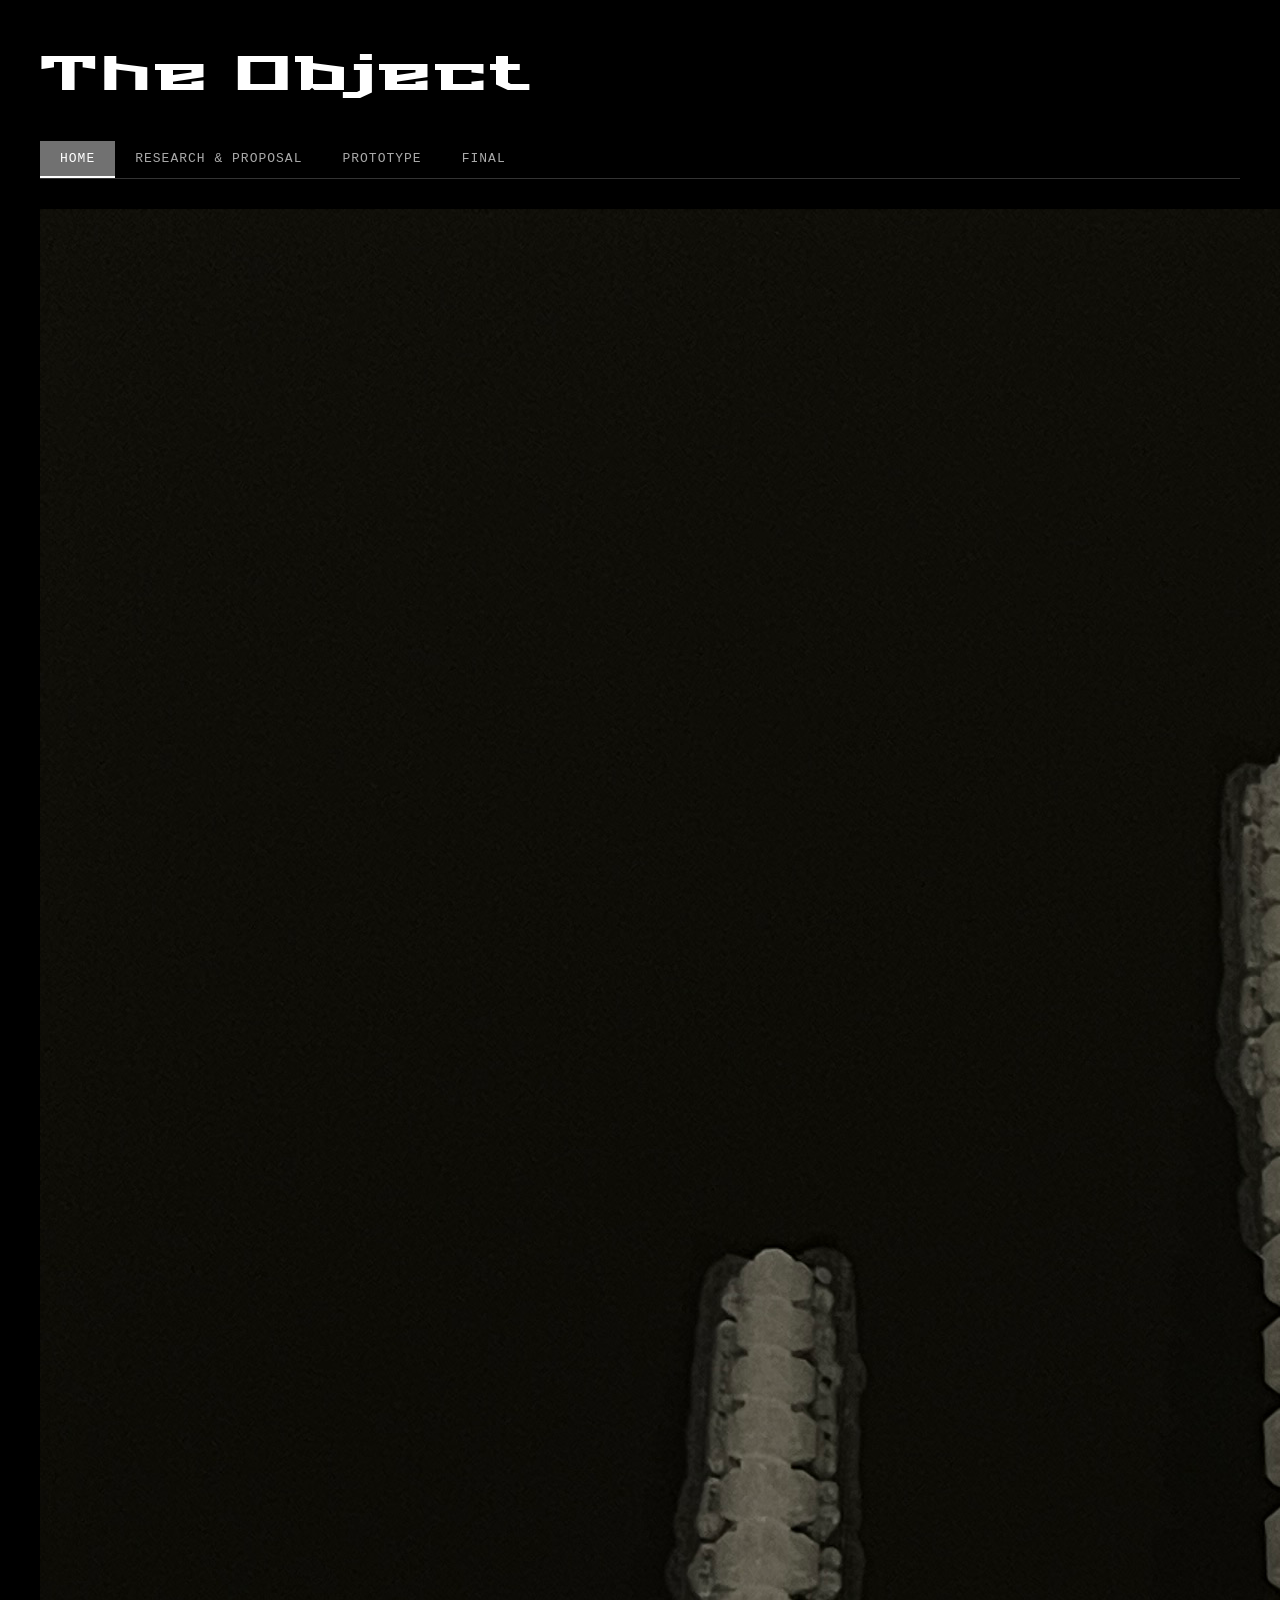
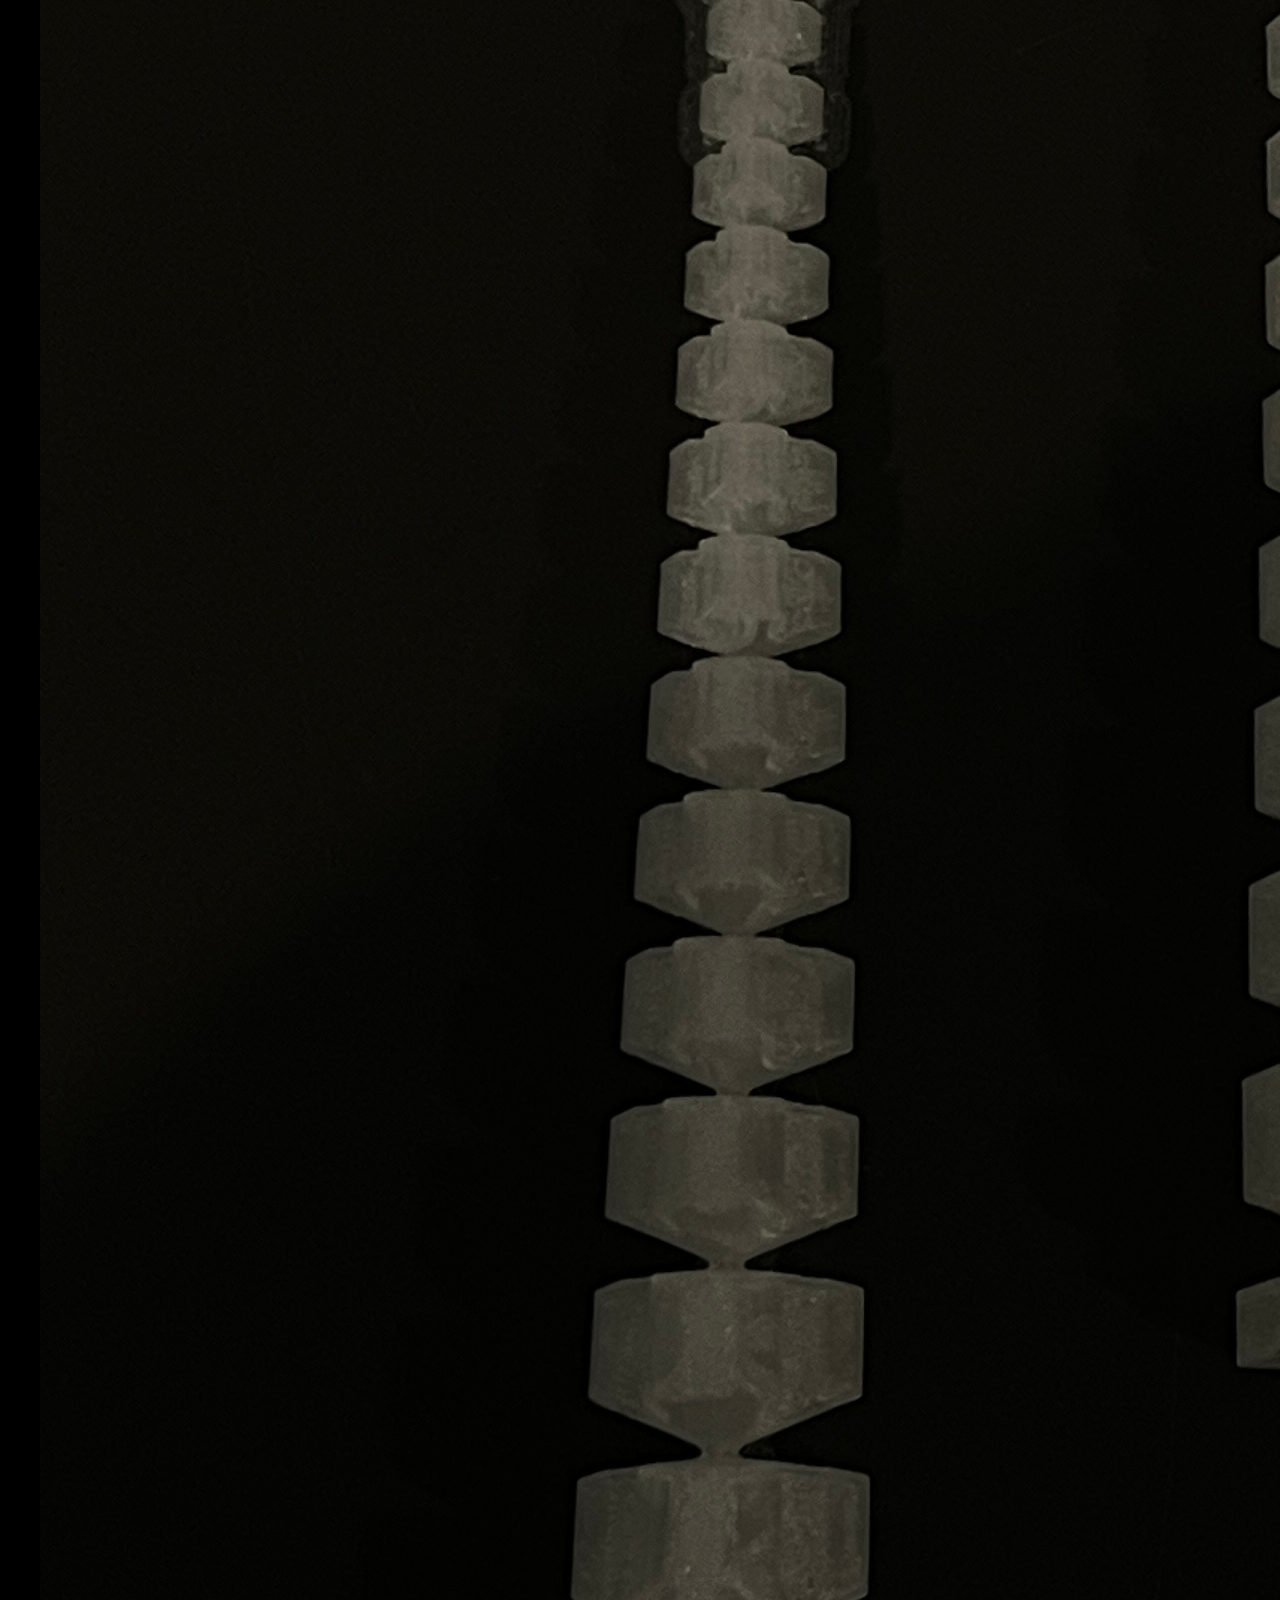
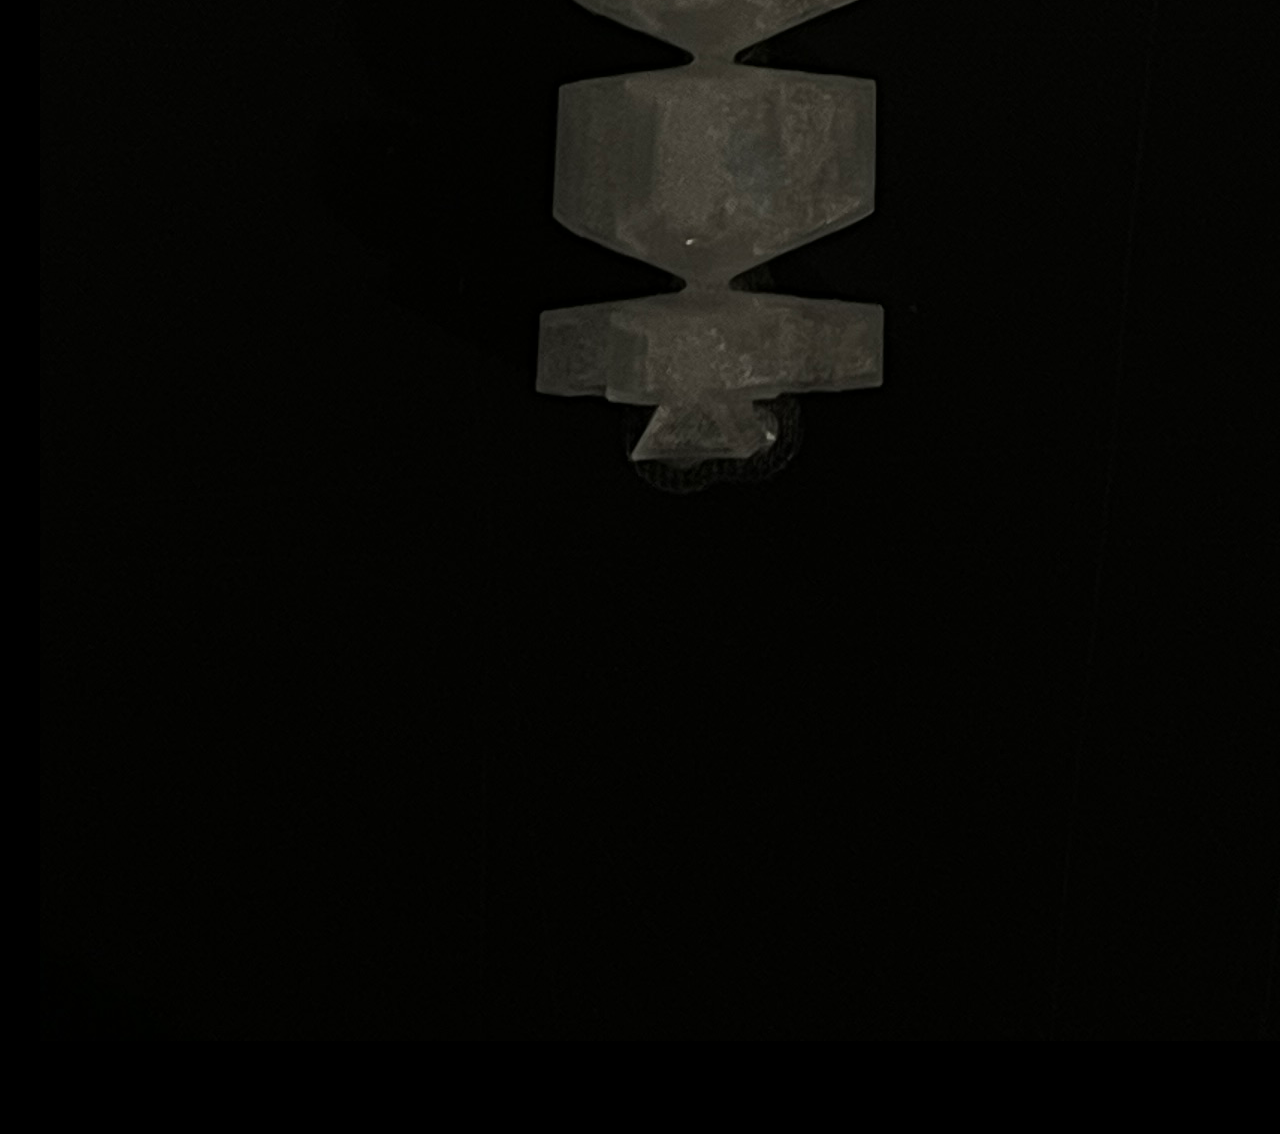
==== index.html @ 7e07965a "Update index.html" ====
<!DOCTYPE html>
<html lang="en">
<head>
  <meta charset="UTF-8">
  <meta name="viewport" content="width=device-width, initial-scale=1.0">
  <title>The Object</title>
  <link rel="preconnect" href="https://fonts.googleapis.com">
  <link rel="preconnect" href="https://fonts.gstatic.com" crossorigin>
  <link href="https://fonts.googleapis.com/css2?family=Stalinist+One&display=swap" rel="stylesheet">
  <link rel="stylesheet" href="style.css">
</head>
<body>

  <h1 class="title stalinist-one-regular">The Object</h1>

  <nav class="site-nav">
    <a href="index.html" class="nav-link active">Home</a>
    <a href="research.html" class="nav-link">Research &amp; Proposal</a>
    <a href="prototype.html" class="nav-link">Prototype</a>
    <a href="final.html" class="nav-link">Final</a>
  </nav>

  <div class="home-content">
    <div class="home-image">
      <img src="images/object_06.JPG" alt="The Object">
    </div>
    <div class="home-description">
      <p>Lorem ipsum dolor sit amet, consectetur adipiscing elit. Sed do eiusmod tempor incididunt ut labore et dolore magna aliqua. Ut enim ad minim veniam, quis nostrud exercitation ullamco laboris nisi ut aliquip ex ea commodo consequat.</p>
      <p>Duis aute irure dolor in reprehenderit in voluptate velit esse cillum dolore eu fugiat nulla pariatur. Excepteur sint occaecat cupidatat non proident, sunt in culpa qui officia deserunt mollit anim id est laborum.</p>
      <p>Pellentesque habitant morbi tristique senectus et netus et malesuada fames ac turpis egestas. Vestibulum tortor quam, feugiat vitae, ultricies eget, tempor sit amet, ante. Donec eu libero sit amet quam egestas semper.</p>
    </div>
  </div>

  <script src="script.js" defer></script>
</body>
</html>
---- style.css ----
/* Reset */
* {
  box-sizing: border-box;
  margin: 0;
  padding: 0;
}

/* Fonts */
.stalinist-one-regular {
  font-family: "Stalinist One", sans-serif;
  font-weight: 400;
  font-style: normal;
}

/* Body & container */
html, body {
  height: 100%;
  background-color: black;
  font-family: monospace;
  padding: 20px;
}

/* Title styling */
.title {
  color: white;
  font-size: 48px;
  letter-spacing: 3px;
  text-align: left;
  margin-bottom: 30px;
}

/* Menu */
.site-nav {
  display: flex;
  gap: 0;
  border-bottom: 1px solid #333;
  margin-bottom: 30px;
}

.nav-link {
  color: #aaa;
  text-decoration: none;
  font-family: monospace;
  font-size: 13px;
  letter-spacing: 1px;
  text-transform: uppercase;
  padding: 10px 20px;
  border-bottom: 2px solid transparent;
  transition: color 0.2s, border-color 0.2s;
  cursor: pointer;
}

.nav-link:hover {
  color: white;
  border-bottom-color: white;
}

.nav-link.active {
  color: white;
  border-bottom-color: white;
}

/* Slideshow container */
.slideshow-container {
  max-width: 1200px;
  width: 100%;
  margin: auto;
  position: relative;
}

/* Hide slides by default */
.mySlides {
  display: none;
}

/* Flex layout for slide content */
.slide-content {
  display: flex;
  gap: 40px;
  align-items: center;
  justify-content: space-between;
  flex-wrap: wrap;
}

/* Text area */
.slide-text {
  flex: 1 1 40%;
  color: white;
  font-size: 18px;
  line-height: 1.4;
  text-align: left;
}

/* Image area */
.slide-image {
  flex: 1 1 55%;
  display: flex;
  justify-content: center;
  align-items: center;
  gap: 20px;
  flex-wrap: wrap;
}

.slide-image img, .slide-image video {
  max-width: 100%;
  height: auto;
  display: block;
  border-radius: 8px;
}

/* Number text */
.numbertext {
  color: #f2f2f2;
  font-size: 12px;
  padding: 8px 12px;
  position: absolute;
  top: 0;
}

/* Next & prev buttons */
.prev, .next {
  cursor: pointer;
  position: absolute;
  top: 50%;
  padding: 16px;
  color: white;
  font-weight: bold;
  font-size: 18px;
  transition: 0.6s ease;
  border-radius: 0 3px 3px 0;
  user-select: none;
}
.next { right: 0; border-radius: 3px 0 0 3px; }
.prev:hover, .next:hover { background-color: rgba(0,0,0,0.8); }

/* Slide text */
.text {
  white-space: pre-line;
}

/* Dots container fixed at page top-right */
#dotsContainer {
  position: fixed;
  top: 20px;
  right: 20px;
  display: flex;
  gap: 6px;
  z-index: 1000;
}

/* Dots */
.dot {
  cursor: pointer;
  height: 15px;
  width: 15px;
  background-color: #bbb;
  border-radius: 50%;
  display: inline-block;
  transition: background-color 0.6s ease;
}
.active, .dot:hover { background-color: #717171; }

/* Fade animation */
.fade { animation-name: fade; animation-duration: 1.5s; }
@keyframes fade { from {opacity: 0.4;} to {opacity:1;} }
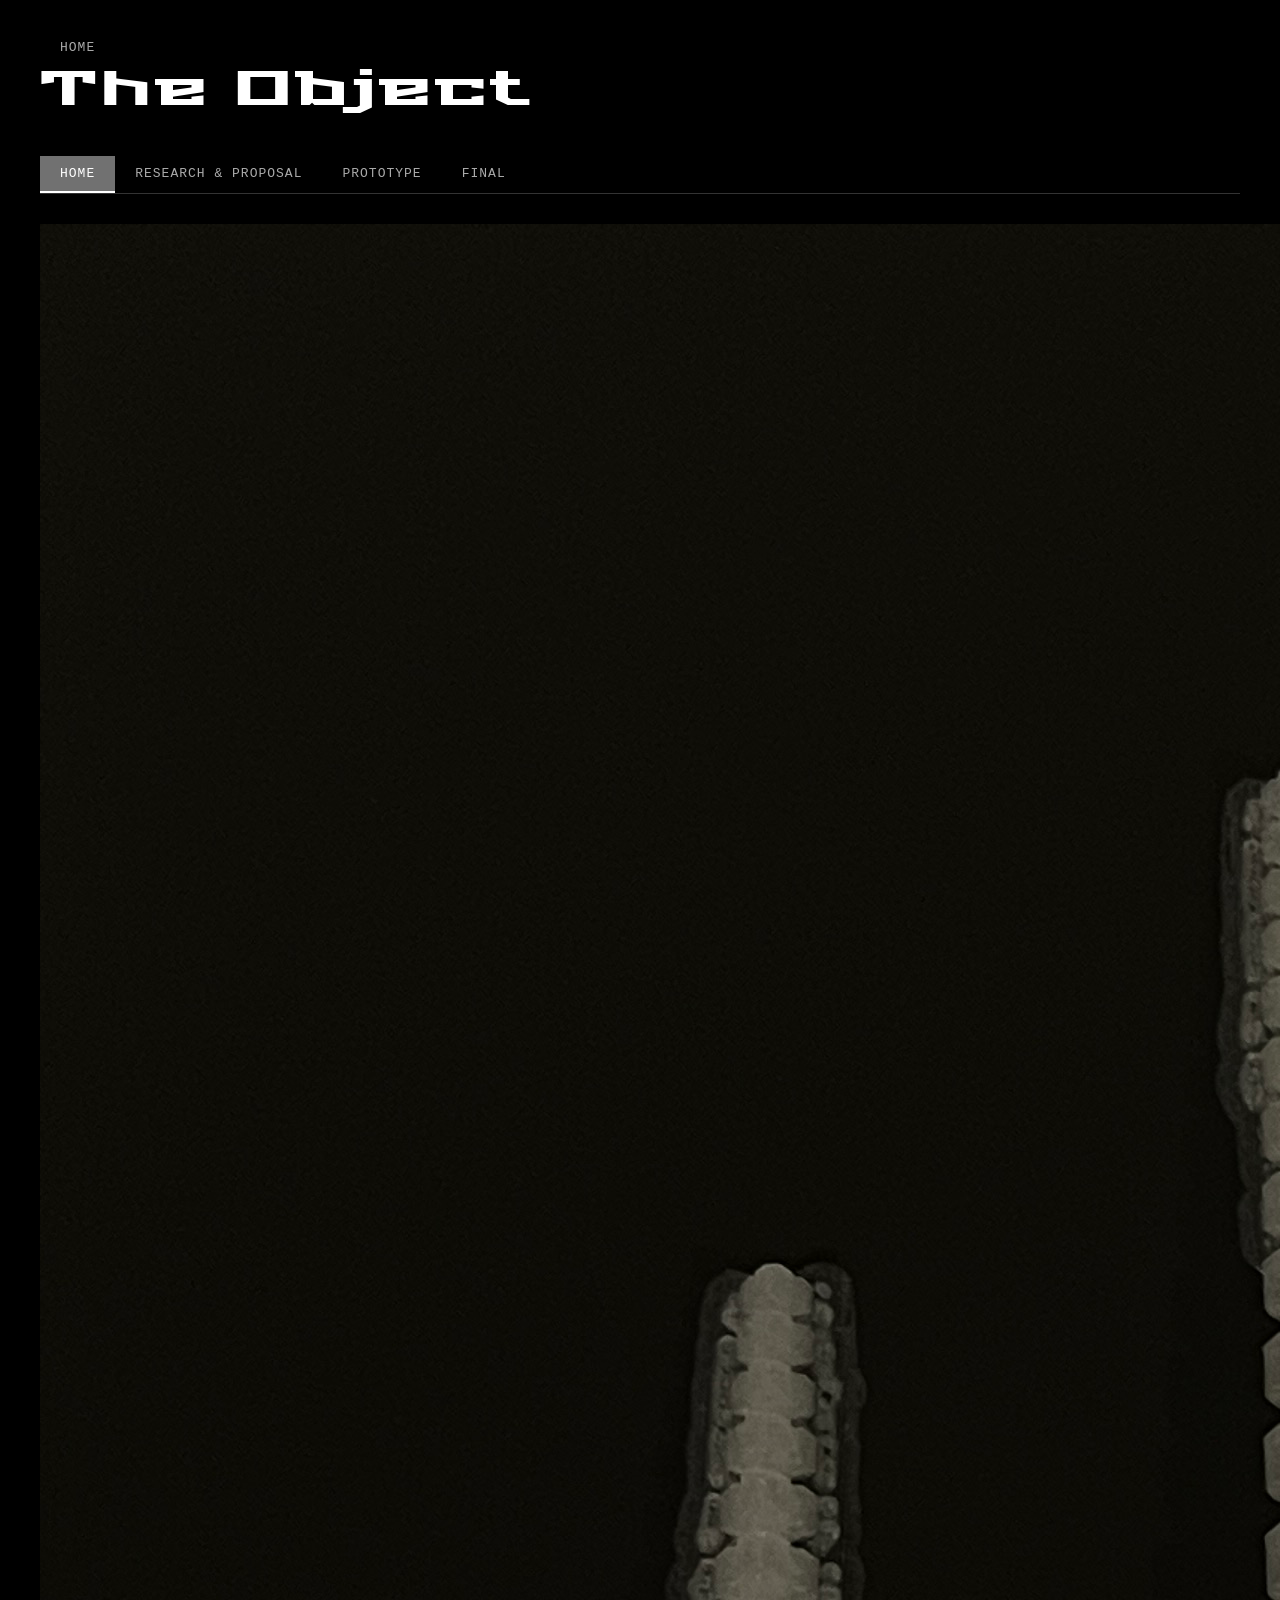
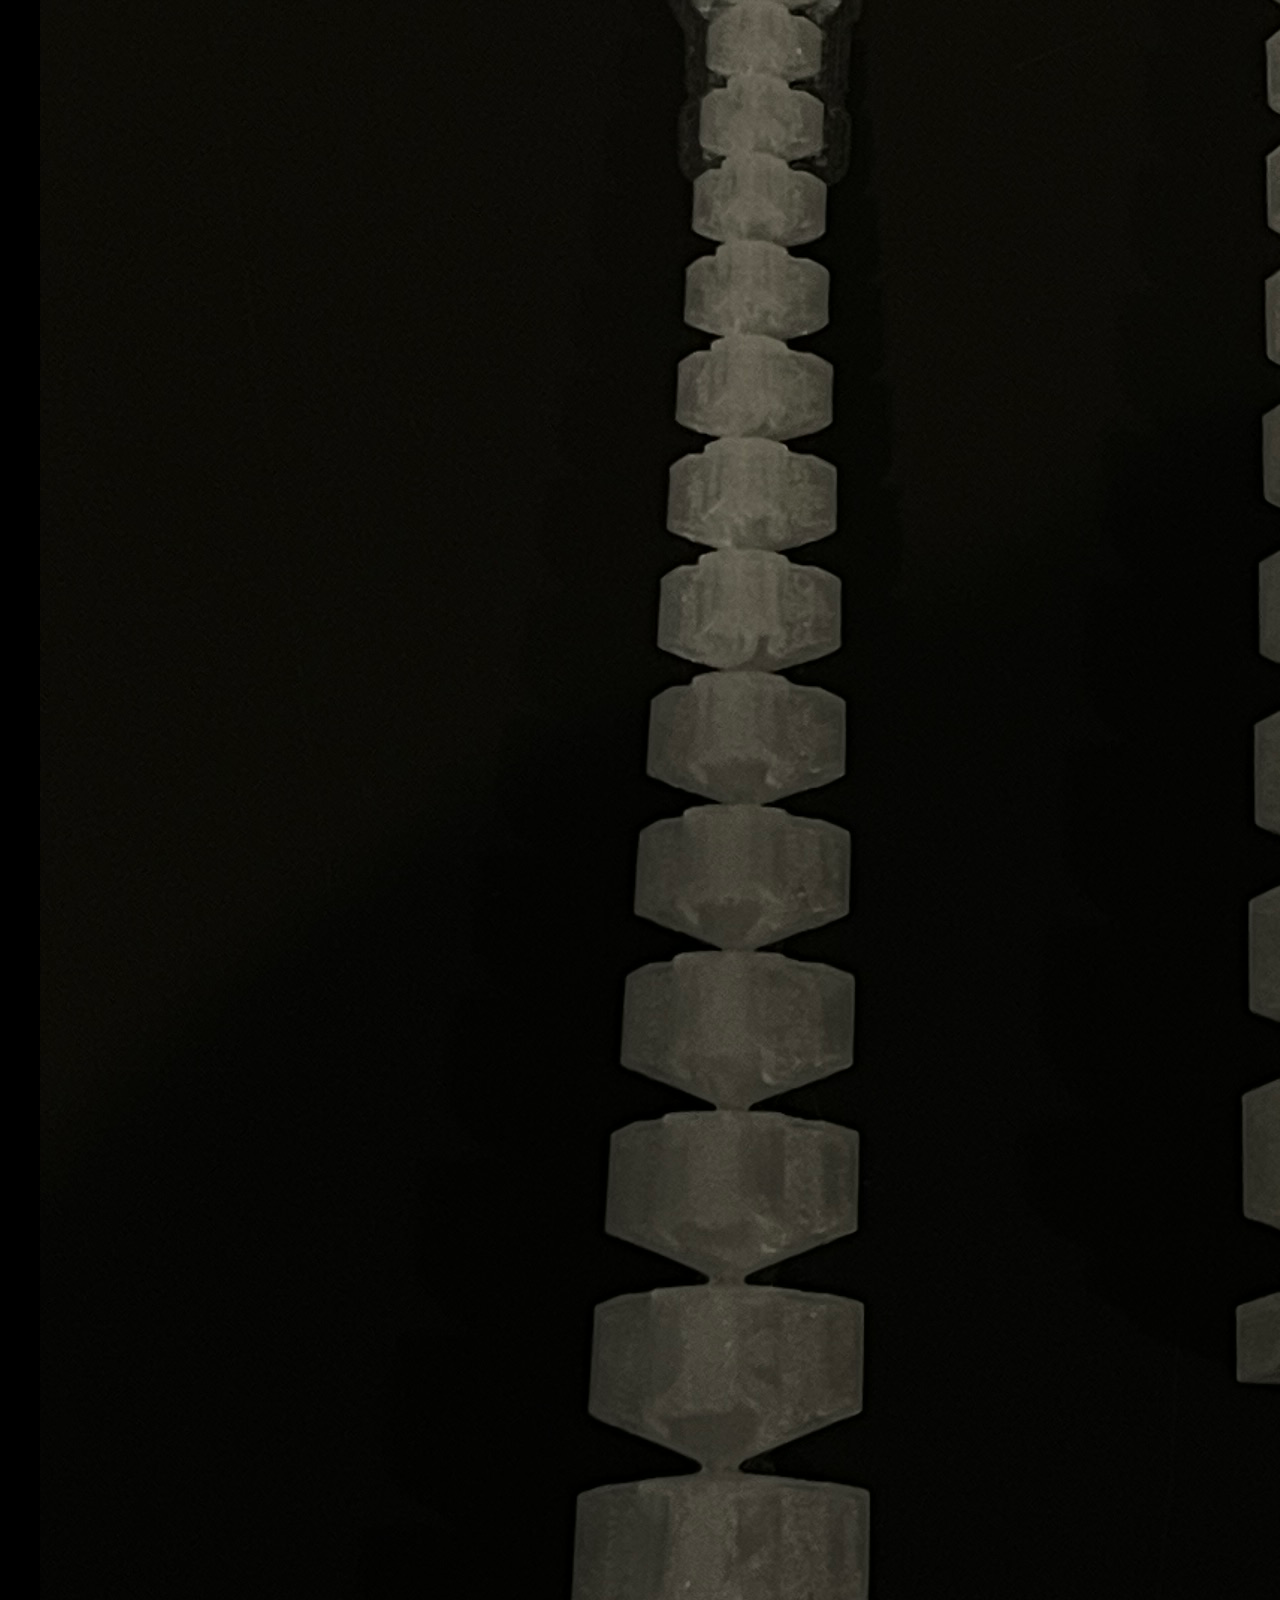
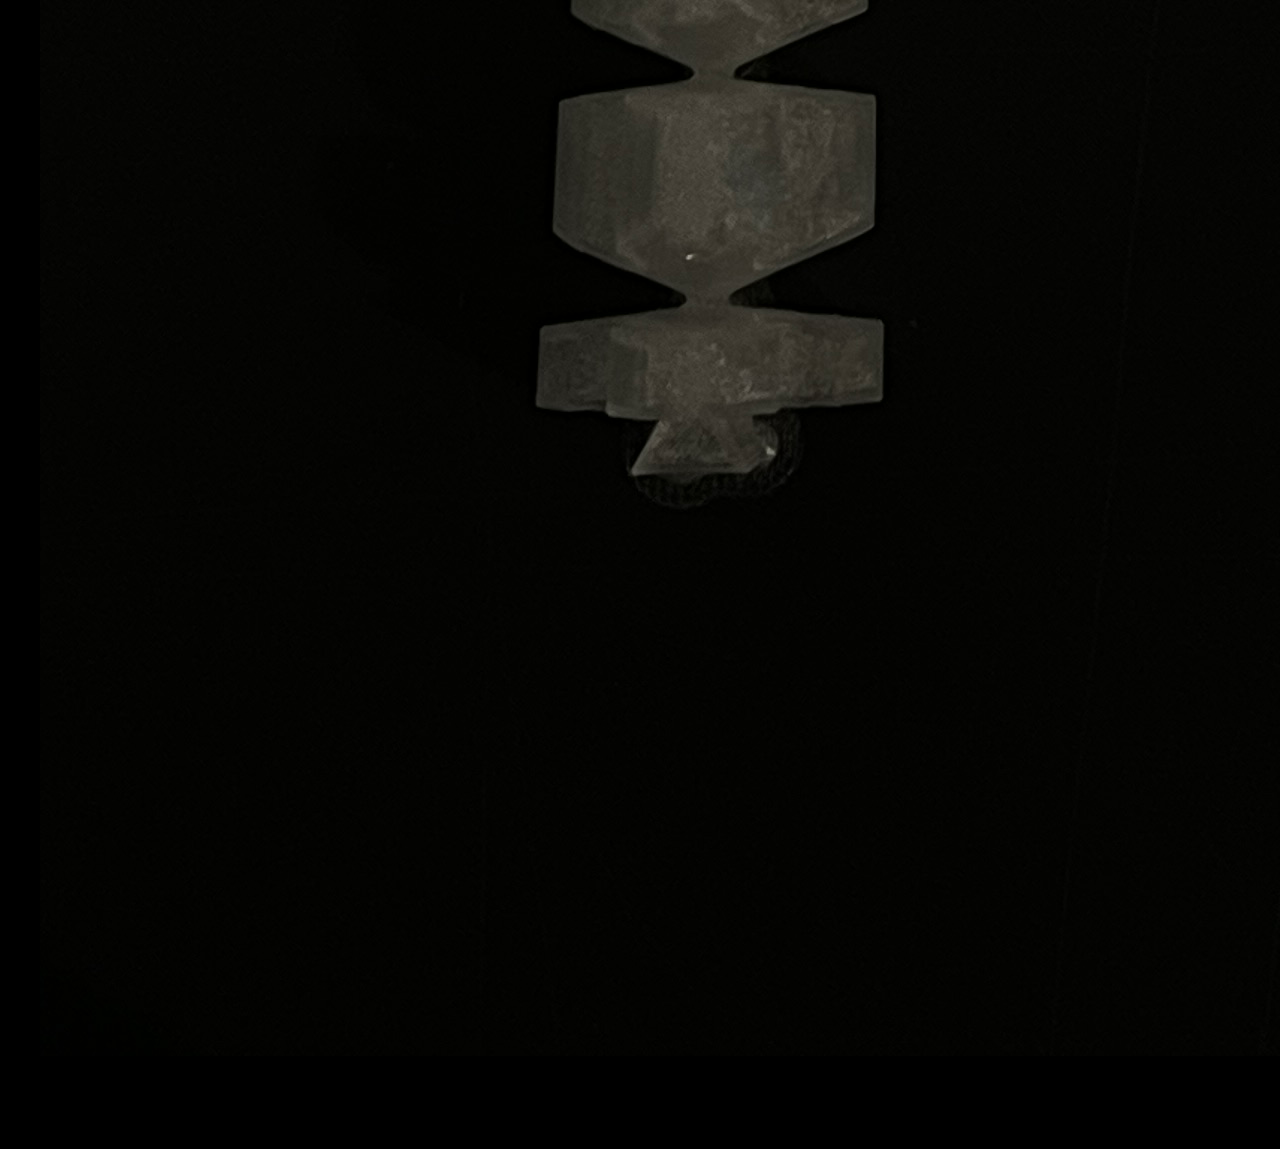
==== commit 79081aaf: "Update index.html" ====
--- a/index.html
+++ b/index.html
@@ -1,4 +1,5 @@
 <!DOCTYPE html>
+<a href="index.html" class="nav-link">home</a>
 <html lang="en">
 <head>
   <meta charset="UTF-8">
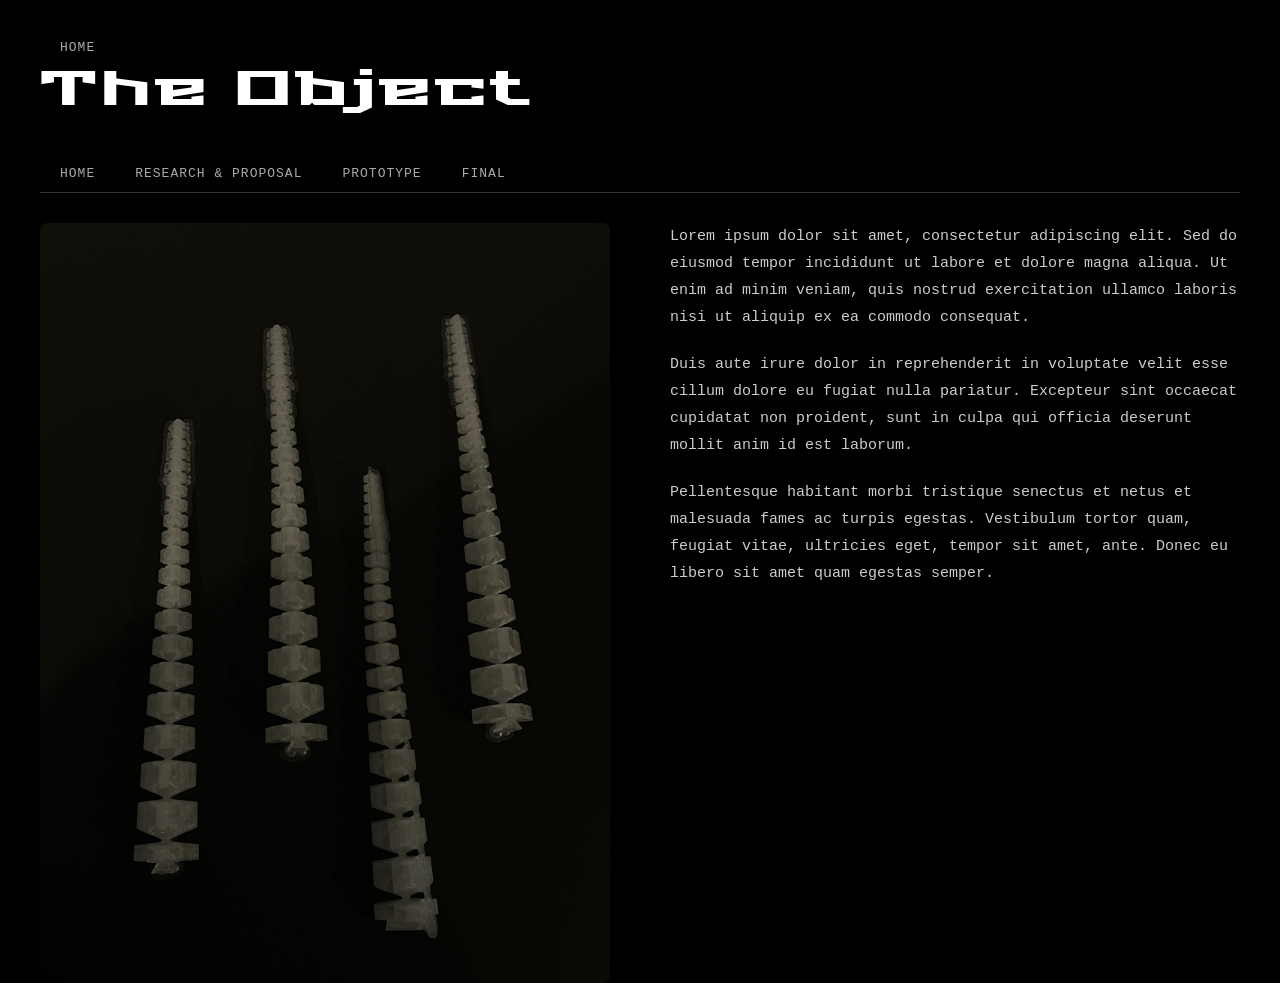
==== commit a7c8afe0: "Update index.html" ====
--- a/index.html
+++ b/index.html
@@ -15,7 +15,7 @@
   <h1 class="title stalinist-one-regular">The Object</h1>
 
   <nav class="site-nav">
-    <a href="index.html" class="nav-link active">Home</a>
+    <a href="index.html" class="nav-link">Home</a>
     <a href="research.html" class="nav-link">Research &amp; Proposal</a>
     <a href="prototype.html" class="nav-link">Prototype</a>
     <a href="final.html" class="nav-link">Final</a>
--- a/style.css
+++ b/style.css
@@ -46,8 +46,8 @@
   text-transform: uppercase;
   padding: 10px 20px;
   border-bottom: 2px solid transparent;
+  margin-bottom: -1px;
   transition: color 0.2s, border-color 0.2s;
-  cursor: pointer;
 }
 
 .nav-link:hover {
@@ -66,6 +66,36 @@
   width: 100%;
   margin: auto;
   position: relative;
+}
+/* Home page layout */
+.home-content {
+  display: flex;
+  gap: 60px;
+  align-items: flex-start;
+  max-width: 1200px;
+  margin: auto;
+}
+
+.home-image {
+  flex: 1 1 45%;
+}
+
+.home-image img {
+  width: 100%;
+  height: auto;
+  border-radius: 8px;
+  display: block;
+}
+
+.home-description {
+  flex: 1 1 45%;
+  color: #ccc;
+  font-family: monospace;
+  font-size: 15px;
+  line-height: 1.8;
+  display: flex;
+  flex-direction: column;
+  gap: 20px;
 }
 
 /* Hide slides by default */
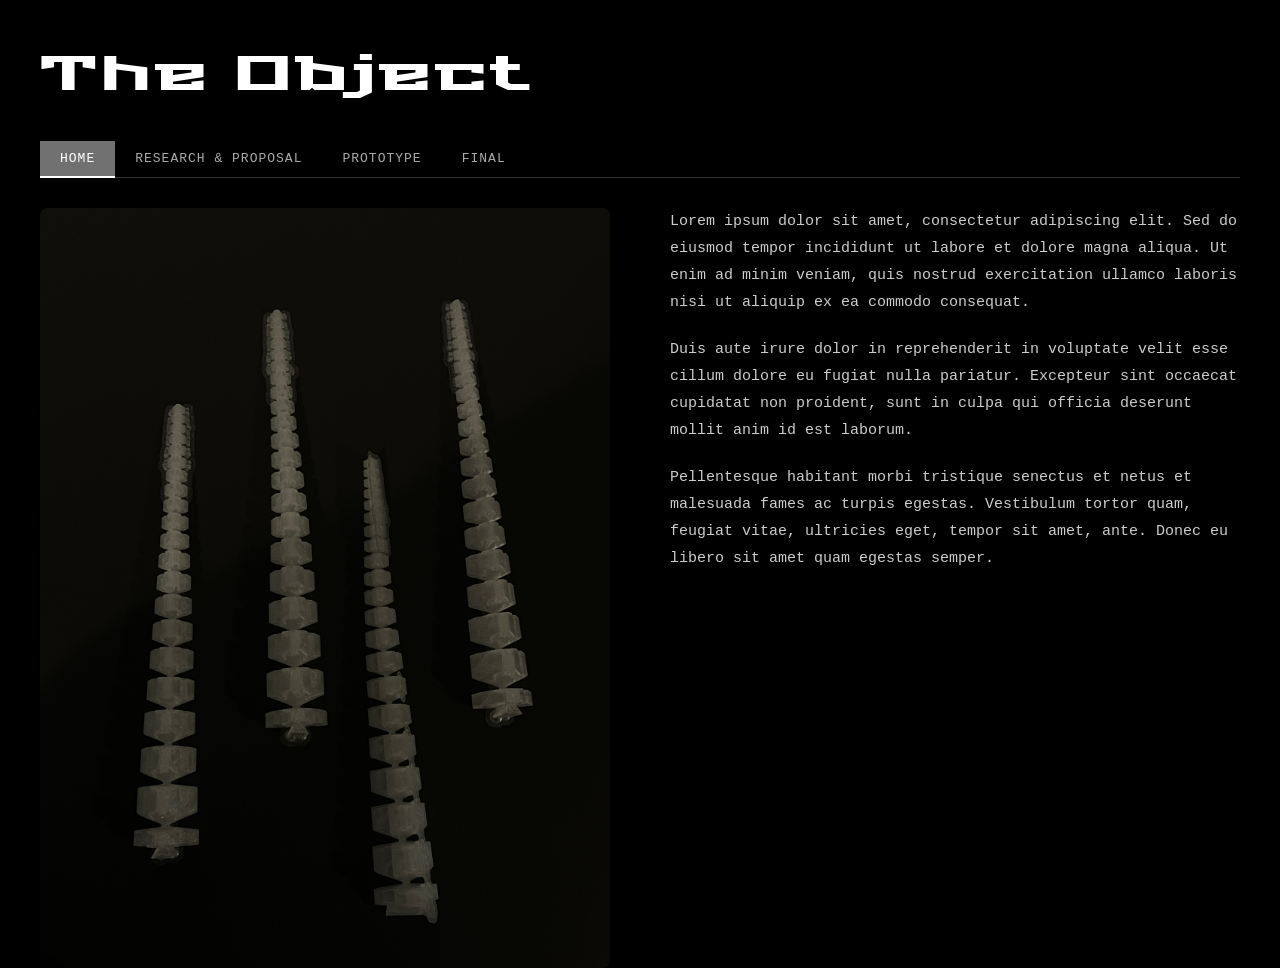
==== commit b7399853: "Update index.html" ====
--- a/index.html
+++ b/index.html
@@ -1,5 +1,4 @@
 <!DOCTYPE html>
-<a href="index.html" class="nav-link">home</a>
 <html lang="en">
 <head>
   <meta charset="UTF-8">
@@ -15,7 +14,7 @@
   <h1 class="title stalinist-one-regular">The Object</h1>
 
   <nav class="site-nav">
-    <a href="index.html" class="nav-link">Home</a>
+    <a href="index.html" class="nav-link active">Home</a>
     <a href="research.html" class="nav-link">Research &amp; Proposal</a>
     <a href="prototype.html" class="nav-link">Prototype</a>
     <a href="final.html" class="nav-link">Final</a>
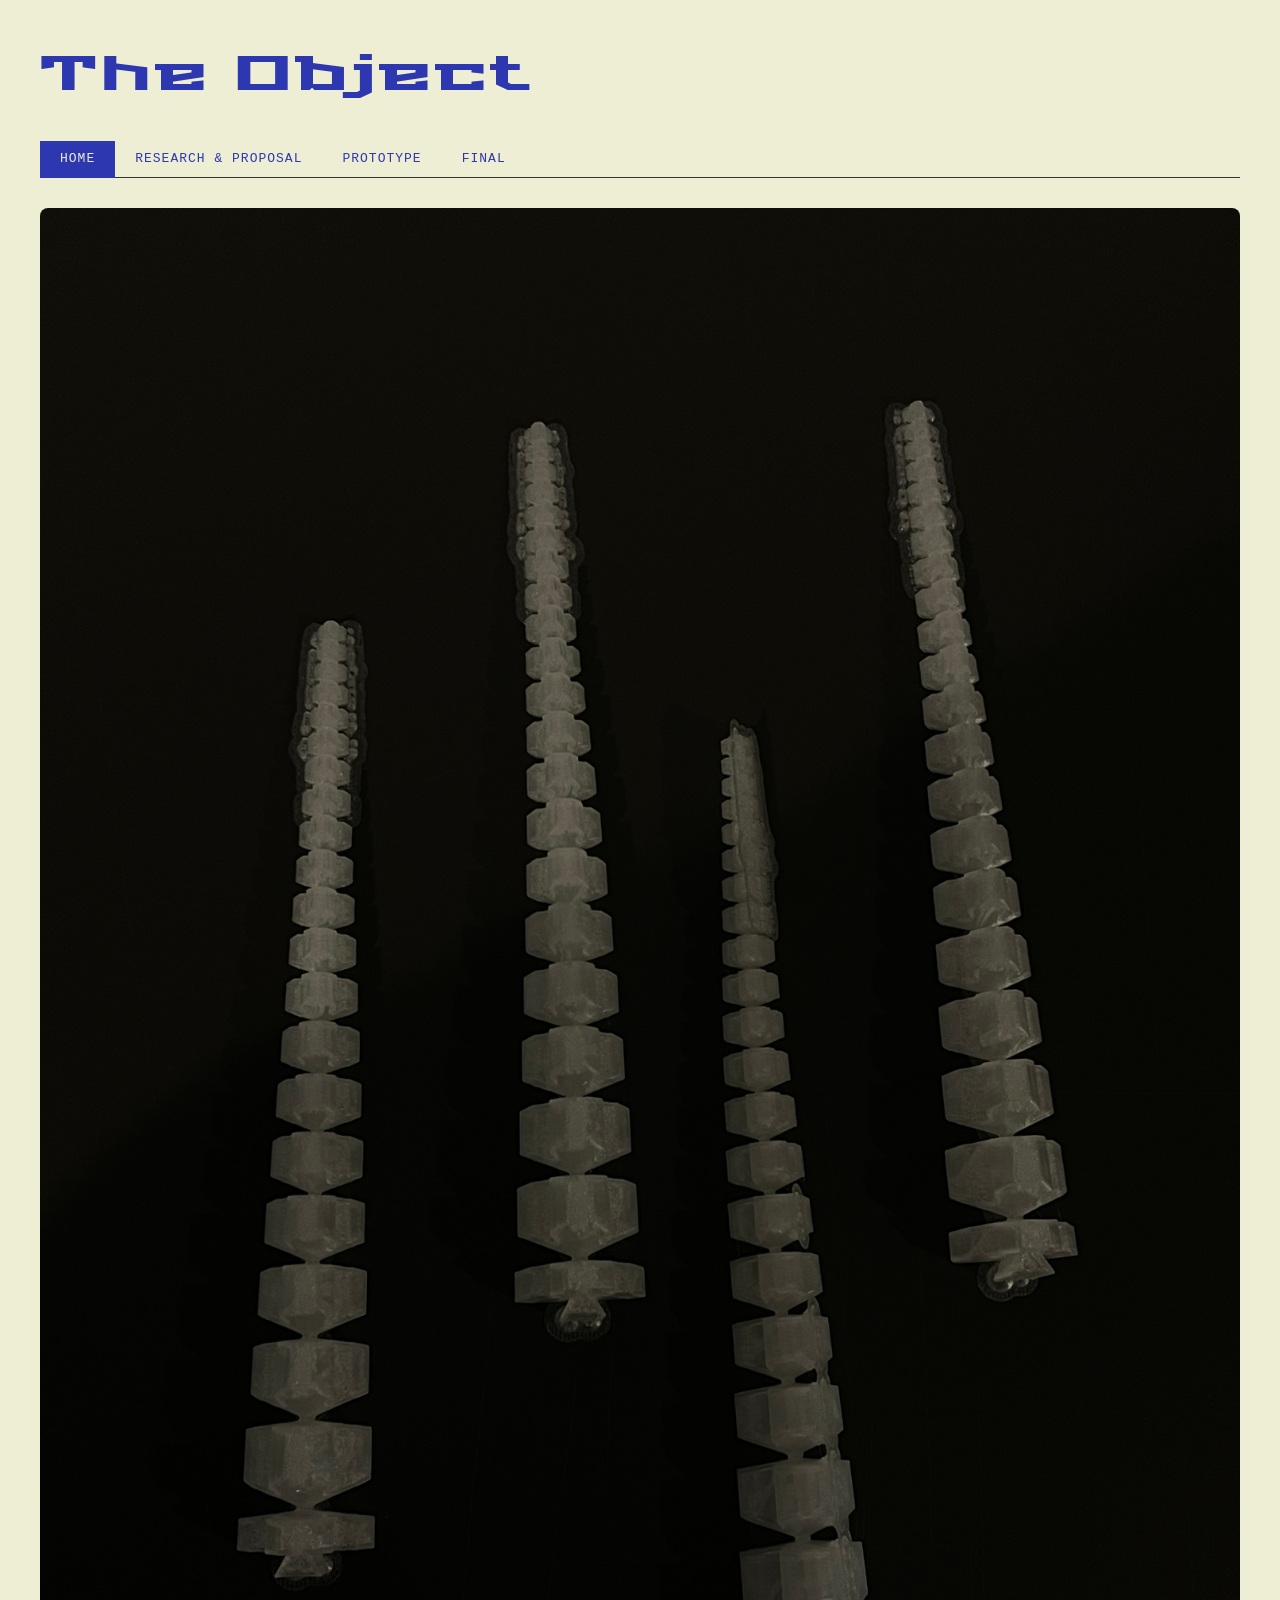
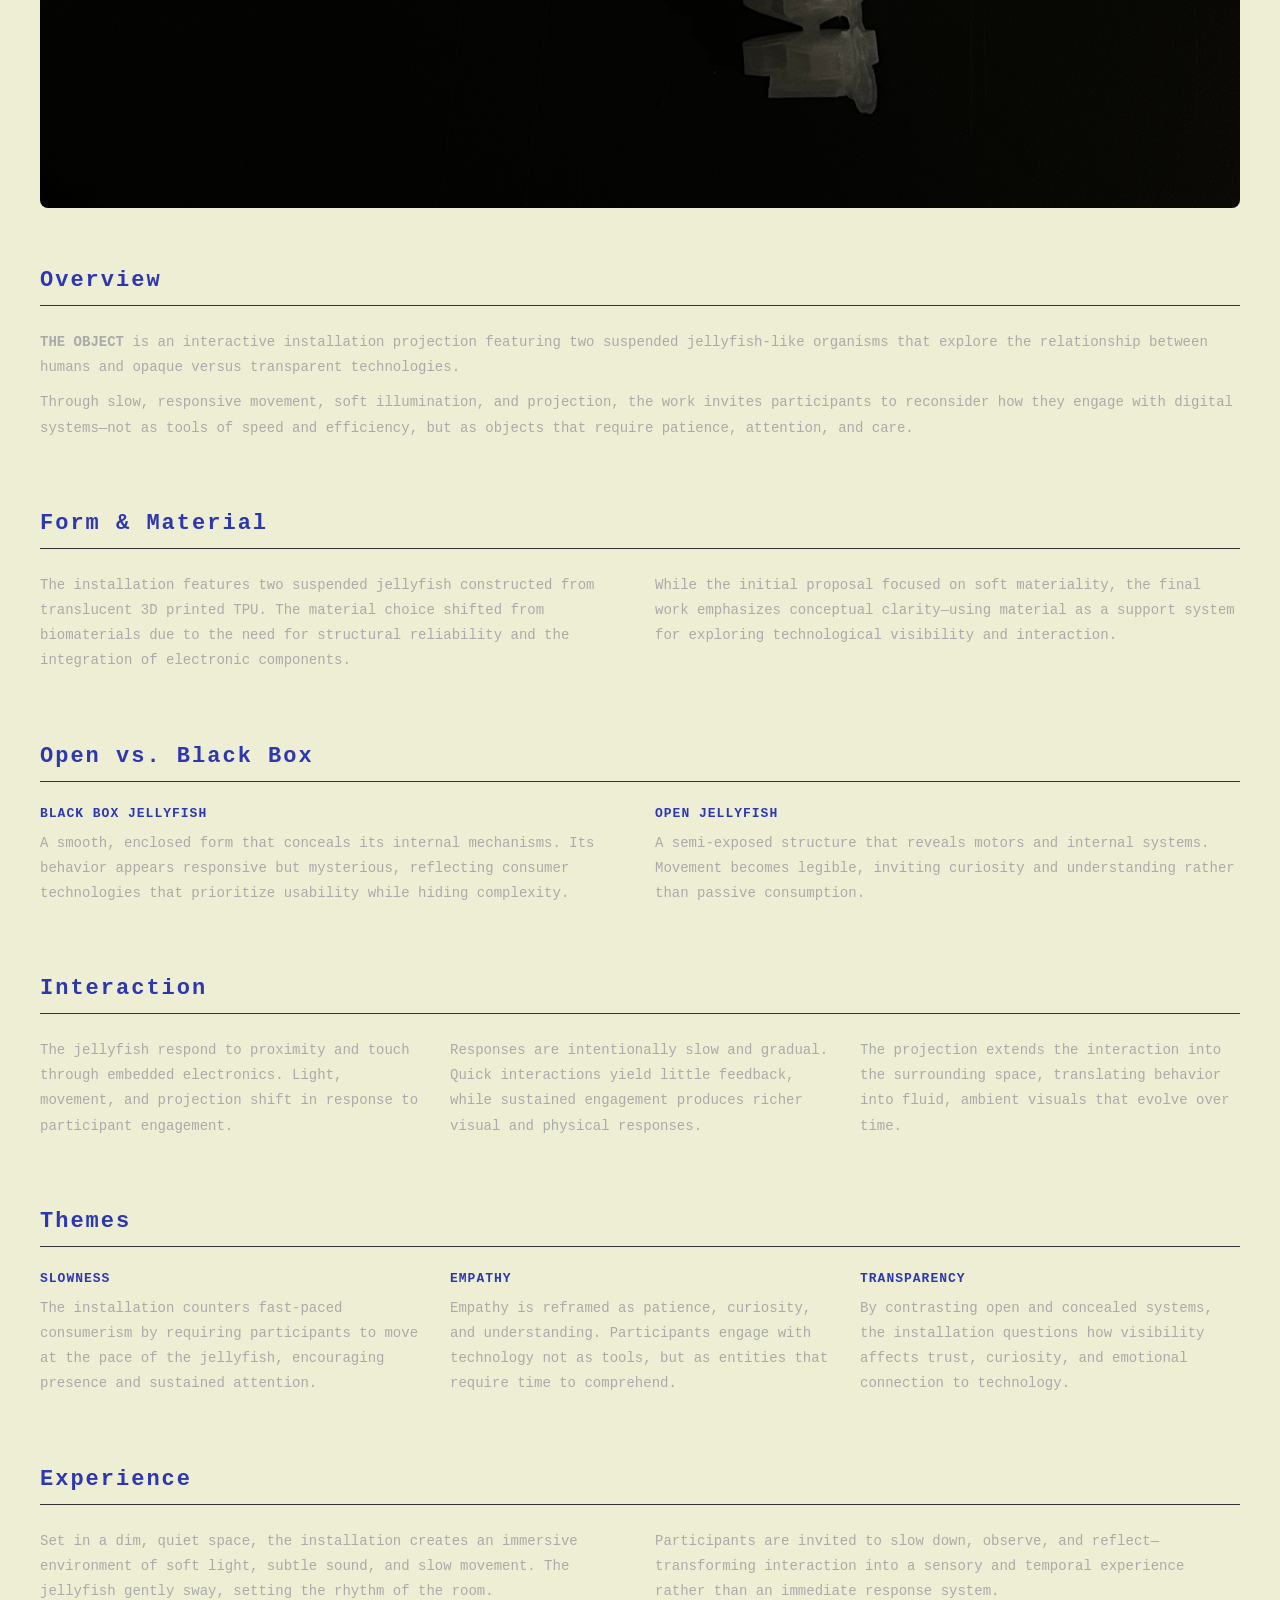
==== commit 9423c7d5: "Homepage concept overview text" ====
--- a/index.html
+++ b/index.html
@@ -20,17 +20,138 @@
     <a href="final.html" class="nav-link">Final</a>
   </nav>
 
-  <div class="home-content">
-    <div class="home-image">
-      <img src="images/object_06.JPG" alt="The Object">
+  <div class="proposal">
+
+    <!-- IMAGE -->
+    <div class="proposal-section">
+      <img src="images/object_06.JPG" alt="Two interactive jellyfish installation" class="proposal-image">
     </div>
-    <div class="home-description">
-      <p>Lorem ipsum dolor sit amet, consectetur adipiscing elit. Sed do eiusmod tempor incididunt ut labore et dolore magna aliqua. Ut enim ad minim veniam, quis nostrud exercitation ullamco laboris nisi ut aliquip ex ea commodo consequat.</p>
-      <p>Duis aute irure dolor in reprehenderit in voluptate velit esse cillum dolore eu fugiat nulla pariatur. Excepteur sint occaecat cupidatat non proident, sunt in culpa qui officia deserunt mollit anim id est laborum.</p>
-      <p>Pellentesque habitant morbi tristique senectus et netus et malesuada fames ac turpis egestas. Vestibulum tortor quam, feugiat vitae, ultricies eget, tempor sit amet, ante. Donec eu libero sit amet quam egestas semper.</p>
+
+    <!-- OVERVIEW -->
+    <div class="proposal-section">
+      <h2 class="proposal-heading">Overview</h2>
+      <div class="proposal-body">
+        <div class="proposal-block">
+          <p>
+            <strong>THE OBJECT</strong> is an interactive installation projection featuring two suspended jellyfish-like organisms that explore the relationship between humans and opaque versus transparent technologies.
+          </p>
+          <p>
+            Through slow, responsive movement, soft illumination, and projection, the work invites participants to reconsider how they engage with digital systems—not as tools of speed and efficiency, but as objects that require patience, attention, and care.
+          </p>
+        </div>
+      </div>
     </div>
+
+    <!-- FORM & MATERIAL -->
+    <div class="proposal-section">
+      <h2 class="proposal-heading">Form & Material</h2>
+      <div class="proposal-body">
+        <div class="proposal-block">
+          <p>
+            The installation features two suspended jellyfish constructed from translucent 3D printed TPU. The material choice shifted from biomaterials due to the need for structural reliability and the integration of electronic components.
+          </p>
+        </div>
+        <div class="proposal-block">
+          <p>
+            While the initial proposal focused on soft materiality, the final work emphasizes conceptual clarity—using material as a support system for exploring technological visibility and interaction.
+          </p>
+        </div>
+      </div>
+    </div>
+
+    <!-- OPEN VS BLACK BOX -->
+    <div class="proposal-section">
+      <h2 class="proposal-heading">Open vs. Black Box</h2>
+      <div class="proposal-body two-col">
+        <div class="proposal-block">
+          <h3>Black Box Jellyfish</h3>
+          <p>
+            A smooth, enclosed form that conceals its internal mechanisms. Its behavior appears responsive but mysterious, reflecting consumer technologies that prioritize usability while hiding complexity.
+          </p>
+        </div>
+
+        <div class="proposal-block">
+          <h3>Open Jellyfish</h3>
+          <p>
+            A semi-exposed structure that reveals motors and internal systems. Movement becomes legible, inviting curiosity and understanding rather than passive consumption.
+          </p>
+        </div>
+      </div>
+    </div>
+
+    <!-- INTERACTION -->
+    <div class="proposal-section">
+      <h2 class="proposal-heading">Interaction</h2>
+      <div class="proposal-body">
+        <div class="proposal-block">
+          <p>
+            The jellyfish respond to proximity and touch through embedded electronics. Light, movement, and projection shift in response to participant engagement.
+          </p>
+        </div>
+
+        <div class="proposal-block">
+          <p>
+            Responses are intentionally slow and gradual. Quick interactions yield little feedback, while sustained engagement produces richer visual and physical responses.
+          </p>
+        </div>
+
+        <div class="proposal-block">
+          <p>
+            The projection extends the interaction into the surrounding space, translating behavior into fluid, ambient visuals that evolve over time.
+          </p>
+        </div>
+      </div>
+    </div>
+
+    <!-- THEMES -->
+    <div class="proposal-section">
+      <h2 class="proposal-heading">Themes</h2>
+      <div class="proposal-body three-col">
+
+        <div class="proposal-block">
+          <h3>Slowness</h3>
+          <p>
+            The installation counters fast-paced consumerism by requiring participants to move at the pace of the jellyfish, encouraging presence and sustained attention.
+          </p>
+        </div>
+
+        <div class="proposal-block">
+          <h3>Empathy</h3>
+          <p>
+            Empathy is reframed as patience, curiosity, and understanding. Participants engage with technology not as tools, but as entities that require time to comprehend.
+          </p>
+        </div>
+
+        <div class="proposal-block">
+          <h3>Transparency</h3>
+          <p>
+            By contrasting open and concealed systems, the installation questions how visibility affects trust, curiosity, and emotional connection to technology.
+          </p>
+        </div>
+
+      </div>
+    </div>
+
+    <!-- EXPERIENCE -->
+    <div class="proposal-section">
+      <h2 class="proposal-heading">Experience</h2>
+      <div class="proposal-body">
+        <div class="proposal-block">
+          <p>
+            Set in a dim, quiet space, the installation creates an immersive environment of soft light, subtle sound, and slow movement. The jellyfish gently sway, setting the rhythm of the room.
+          </p>
+        </div>
+
+        <div class="proposal-block">
+          <p>
+            Participants are invited to slow down, observe, and reflect—transforming interaction into a sensory and temporal experience rather than an immediate response system.
+          </p>
+        </div>
+      </div>
+    </div>
+
   </div>
 
   <script src="script.js" defer></script>
 </body>
-</html>
+</html>
--- a/style.css
+++ b/style.css
@@ -15,14 +15,14 @@
 /* Body & container */
 html, body {
   height: 100%;
-  background-color: black;
+  background-color: rgb(238, 238, 212);
   font-family: monospace;
   padding: 20px;
 }
 
 /* Title styling */
 .title {
-  color: white;
+  color: rgb(45, 56, 176);
   font-size: 48px;
   letter-spacing: 3px;
   text-align: left;
@@ -38,7 +38,7 @@
 }
 
 .nav-link {
-  color: #aaa;
+  color: rgb(45, 56, 176);
   text-decoration: none;
   font-family: monospace;
   font-size: 13px;
@@ -51,13 +51,13 @@
 }
 
 .nav-link:hover {
-  color: white;
-  border-bottom-color: white;
+  color: rgb(255, 255, 255);
+  border-bottom-color: rgb(255, 255, 255);
 }
 
 .nav-link.active {
-  color: white;
-  border-bottom-color: white;
+  color: rgb(238, 238, 212);
+  border-bottom-color: rgb(45, 56, 176);
 }
 
 /* Slideshow container */
@@ -98,7 +98,127 @@
   gap: 20px;
 }
 
+/* Proposal sections */
+.proposal {
+  max-width: 1200px;
+  margin: 0 auto 60px auto;
+}
+
+.proposal-section {
+  margin-bottom: 60px;
+}
+
+.proposal-heading {
+  color: rgb(45, 56, 176);
+  font-size: 22px;
+  letter-spacing: 2px;
+  margin-bottom: 24px;
+  border-bottom: 1px solid #333;
+  padding-bottom: 12px;
+}
+
+.proposal-body {
+  display: grid;
+  grid-template-columns: repeat(auto-fit, minmax(280px, 1fr));
+  gap: 30px;
+}
+
+.proposal-body.three-col {
+  grid-template-columns: repeat(auto-fit, minmax(220px, 1fr));
+}
+
+.proposal-block h3 {
+  color: rgb(45, 56, 176);
+  font-family: monospace;
+  font-size: 13px;
+  letter-spacing: 1px;
+  text-transform: uppercase;
+  margin-bottom: 10px;
+}
+
+.proposal-block p {
+  color: #aaa;
+  font-family: monospace;
+  font-size: 14px;
+  line-height: 1.8;
+  margin-bottom: 10px;
+}
+
+.proposal-credit {
+  color: #555 !important;
+  font-size: 12px !important;
+  margin-bottom: 8px !important;
+}
+
+.proposal-list {
+  list-style: none;
+  padding: 0;
+  margin-top: 12px;
+  display: flex;
+  flex-direction: column;
+  gap: 8px;
+}
+
+.proposal-list li {
+  color: #aaa;
+  font-family: monospace;
+  font-size: 14px;
+  line-height: 1.6;
+  padding-left: 12px;
+  border-left: 2px solid #333;
+}
+
+.proposal-list li span {
+  color: rgb(45, 56, 176);
+  text-transform: uppercase;
+  font-size: 11px;
+  letter-spacing: 1px;
+  display: block;
+  margin-bottom: 2px;
+}
+
+.proposal-image {
+  width: 100%;
+  height: auto;
+  border-radius: 8px;
+  display: block;
+  margin-top: 16px;
+}
+
+.journey-map {
+  width: 50%;
+  height: auto;
+  border-radius: 8px;
+  display: block;
+  margin-top: 16px;
+  margin-left: auto;
+  margin-right: auto;
+}
+
 /* Hide slides by default */
+.proto-section {
+  margin-bottom: 80px;
+  max-width: 1200px;
+  margin-left: auto;
+  margin-right: auto;
+}
+
+.proto-heading {
+  color: rgb(45, 56, 176);
+  font-size: 22px;
+  letter-spacing: 2px;
+  margin-bottom: 24px;
+  border-bottom: 1px solid #333;
+  padding-bottom: 12px;
+}
+
+.dots-container {
+  display: flex;
+  justify-content: center;
+  gap: 6px;
+  margin-top: 16px;
+}
+
 .mySlides {
   display: none;
 }
@@ -115,7 +235,7 @@
 /* Text area */
 .slide-text {
   flex: 1 1 40%;
-  color: white;
+  color: rgb(45, 56, 176);
   font-size: 18px;
   line-height: 1.4;
   text-align: left;
@@ -153,7 +273,7 @@
   position: absolute;
   top: 50%;
   padding: 16px;
-  color: white;
+  color: rgb(45, 56, 176);
   font-weight: bold;
   font-size: 18px;
   transition: 0.6s ease;
@@ -165,7 +285,7 @@
 
 /* Slide text */
 .text {
-  white-space: pre-line;
+  rgb(45, 56, 176)-space: pre-line;
 }
 
 /* Dots container fixed at page top-right */
@@ -183,13 +303,14 @@
   cursor: pointer;
   height: 15px;
   width: 15px;
-  background-color: #bbb;
+  background-color: rgb(179, 183, 214);
   border-radius: 50%;
   display: inline-block;
   transition: background-color 0.6s ease;
 }
-.active, .dot:hover { background-color: #717171; }
+.active, .dot:hover { background-color: rgb(45, 56, 176); }
 
 /* Fade animation */
 .fade { animation-name: fade; animation-duration: 1.5s; }
 @keyframes fade { from {opacity: 0.4;} to {opacity:1;} }
+
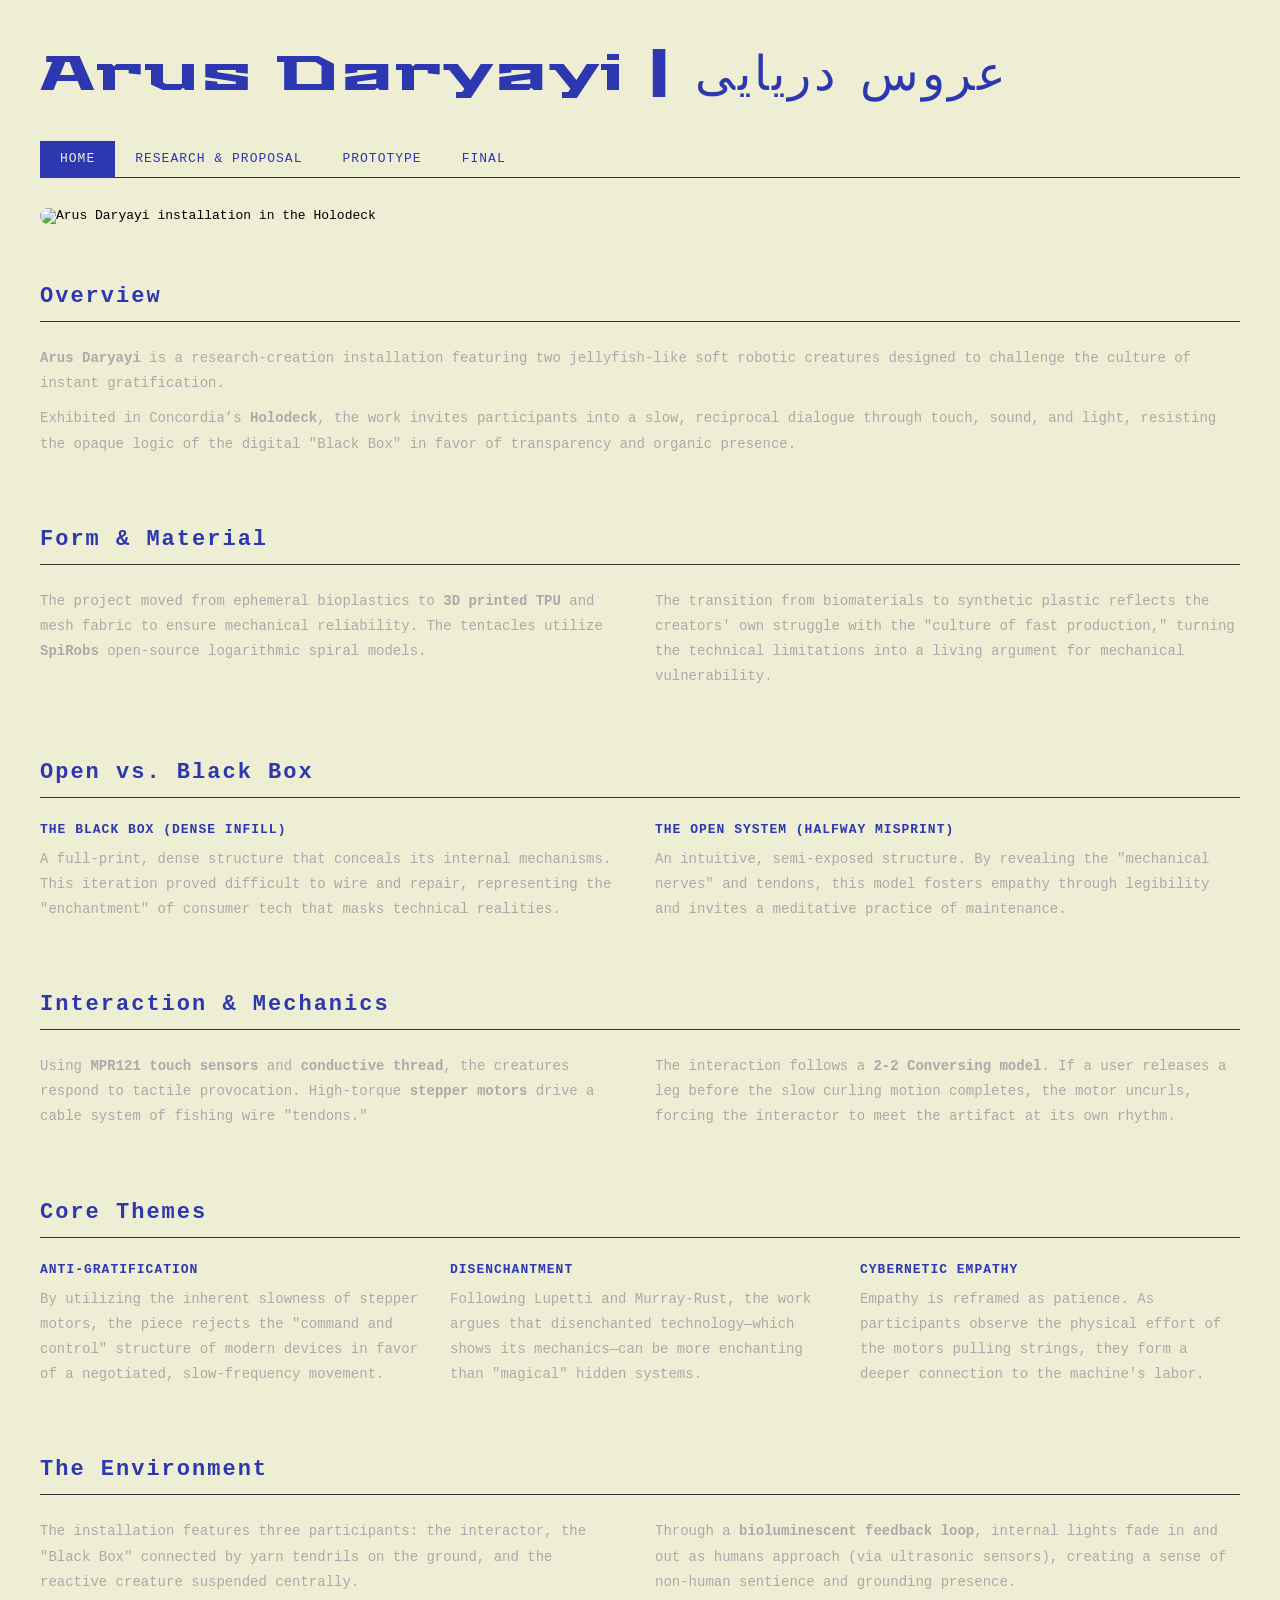
==== commit 27b3662a: "update index" ====
--- a/index.html
+++ b/index.html
@@ -3,7 +3,7 @@
 <head>
   <meta charset="UTF-8">
   <meta name="viewport" content="width=device-width, initial-scale=1.0">
-  <title>The Object</title>
+  <title>Arus Daryayi | عروس دریایی</title>
   <link rel="preconnect" href="https://fonts.googleapis.com">
   <link rel="preconnect" href="https://fonts.gstatic.com" crossorigin>
   <link href="https://fonts.googleapis.com/css2?family=Stalinist+One&display=swap" rel="stylesheet">
@@ -11,7 +11,7 @@
 </head>
 <body>
 
-  <h1 class="title stalinist-one-regular">The Object</h1>
+  <h1 class="title stalinist-one-regular">Arus Daryayi | عروس دریایی</h1>
 
   <nav class="site-nav">
     <a href="index.html" class="nav-link active">Home</a>
@@ -22,129 +22,116 @@
 
   <div class="proposal">
 
-    <!-- IMAGE -->
     <div class="proposal-section">
-      <img src="images/object_06.JPG" alt="Two interactive jellyfish installation" class="proposal-image">
+      <img src="images/final_installation.JPG" alt="Arus Daryayi installation in the Holodeck" class="proposal-image">
     </div>
 
-    <!-- OVERVIEW -->
     <div class="proposal-section">
       <h2 class="proposal-heading">Overview</h2>
       <div class="proposal-body">
         <div class="proposal-block">
           <p>
-            <strong>THE OBJECT</strong> is an interactive installation projection featuring two suspended jellyfish-like organisms that explore the relationship between humans and opaque versus transparent technologies.
+            <strong>Arus Daryayi</strong> is a research-creation installation featuring two jellyfish-like soft robotic creatures designed to challenge the culture of instant gratification. 
           </p>
           <p>
-            Through slow, responsive movement, soft illumination, and projection, the work invites participants to reconsider how they engage with digital systems—not as tools of speed and efficiency, but as objects that require patience, attention, and care.
+            Exhibited in Concordia’s <strong>Holodeck</strong>, the work invites participants into a slow, reciprocal dialogue through touch, sound, and light, resisting the opaque logic of the digital "Black Box" in favor of transparency and organic presence.
           </p>
         </div>
       </div>
     </div>
 
-    <!-- FORM & MATERIAL -->
     <div class="proposal-section">
       <h2 class="proposal-heading">Form & Material</h2>
       <div class="proposal-body">
         <div class="proposal-block">
           <p>
-            The installation features two suspended jellyfish constructed from translucent 3D printed TPU. The material choice shifted from biomaterials due to the need for structural reliability and the integration of electronic components.
+            The project moved from ephemeral bioplastics to <strong>3D printed TPU</strong> and mesh fabric to ensure mechanical reliability. The tentacles utilize <strong>SpiRobs</strong> open-source logarithmic spiral models.
           </p>
         </div>
         <div class="proposal-block">
           <p>
-            While the initial proposal focused on soft materiality, the final work emphasizes conceptual clarity—using material as a support system for exploring technological visibility and interaction.
+            The transition from biomaterials to synthetic plastic reflects the creators' own struggle with the "culture of fast production," turning the technical limitations into a living argument for mechanical vulnerability.
           </p>
         </div>
       </div>
     </div>
 
-    <!-- OPEN VS BLACK BOX -->
     <div class="proposal-section">
       <h2 class="proposal-heading">Open vs. Black Box</h2>
       <div class="proposal-body two-col">
         <div class="proposal-block">
-          <h3>Black Box Jellyfish</h3>
+          <h3>The Black Box (Dense Infill)</h3>
           <p>
-            A smooth, enclosed form that conceals its internal mechanisms. Its behavior appears responsive but mysterious, reflecting consumer technologies that prioritize usability while hiding complexity.
+            A full-print, dense structure that conceals its internal mechanisms. This iteration proved difficult to wire and repair, representing the "enchantment" of consumer tech that masks technical realities.
           </p>
         </div>
 
         <div class="proposal-block">
-          <h3>Open Jellyfish</h3>
+          <h3>The Open System (Halfway Misprint)</h3>
           <p>
-            A semi-exposed structure that reveals motors and internal systems. Movement becomes legible, inviting curiosity and understanding rather than passive consumption.
+            An intuitive, semi-exposed structure. By revealing the "mechanical nerves" and tendons, this model fosters empathy through legibility and invites a meditative practice of maintenance.
           </p>
         </div>
       </div>
     </div>
 
-    <!-- INTERACTION -->
     <div class="proposal-section">
-      <h2 class="proposal-heading">Interaction</h2>
+      <h2 class="proposal-heading">Interaction & Mechanics</h2>
       <div class="proposal-body">
         <div class="proposal-block">
           <p>
-            The jellyfish respond to proximity and touch through embedded electronics. Light, movement, and projection shift in response to participant engagement.
+            Using <strong>MPR121 touch sensors</strong> and <strong>conductive thread</strong>, the creatures respond to tactile provocation. High-torque <strong>stepper motors</strong> drive a cable system of fishing wire "tendons."
           </p>
         </div>
 
         <div class="proposal-block">
           <p>
-            Responses are intentionally slow and gradual. Quick interactions yield little feedback, while sustained engagement produces richer visual and physical responses.
-          </p>
-        </div>
-
-        <div class="proposal-block">
-          <p>
-            The projection extends the interaction into the surrounding space, translating behavior into fluid, ambient visuals that evolve over time.
+            The interaction follows a <strong>2-2 Conversing model</strong>. If a user releases a leg before the slow curling motion completes, the motor uncurls, forcing the interactor to meet the artifact at its own rhythm.
           </p>
         </div>
       </div>
     </div>
 
-    <!-- THEMES -->
     <div class="proposal-section">
-      <h2 class="proposal-heading">Themes</h2>
+      <h2 class="proposal-heading">Core Themes</h2>
       <div class="proposal-body three-col">
 
         <div class="proposal-block">
-          <h3>Slowness</h3>
+          <h3>Anti-Gratification</h3>
           <p>
-            The installation counters fast-paced consumerism by requiring participants to move at the pace of the jellyfish, encouraging presence and sustained attention.
+            By utilizing the inherent slowness of stepper motors, the piece rejects the "command and control" structure of modern devices in favor of a negotiated, slow-frequency movement.
           </p>
         </div>
 
         <div class="proposal-block">
-          <h3>Empathy</h3>
+          <h3>Disenchantment</h3>
           <p>
-            Empathy is reframed as patience, curiosity, and understanding. Participants engage with technology not as tools, but as entities that require time to comprehend.
+            Following Lupetti and Murray-Rust, the work argues that disenchanted technology—which shows its mechanics—can be more enchanting than "magical" hidden systems.
           </p>
         </div>
 
         <div class="proposal-block">
-          <h3>Transparency</h3>
+          <h3>Cybernetic Empathy</h3>
           <p>
-            By contrasting open and concealed systems, the installation questions how visibility affects trust, curiosity, and emotional connection to technology.
+            Empathy is reframed as patience. As participants observe the physical effort of the motors pulling strings, they form a deeper connection to the machine's labor.
           </p>
         </div>
 
       </div>
     </div>
 
-    <!-- EXPERIENCE -->
     <div class="proposal-section">
-      <h2 class="proposal-heading">Experience</h2>
+      <h2 class="proposal-heading">The Environment</h2>
       <div class="proposal-body">
         <div class="proposal-block">
           <p>
-            Set in a dim, quiet space, the installation creates an immersive environment of soft light, subtle sound, and slow movement. The jellyfish gently sway, setting the rhythm of the room.
+            The installation features three participants: the interactor, the "Black Box" connected by yarn tendrils on the ground, and the reactive creature suspended centrally.
           </p>
         </div>
 
         <div class="proposal-block">
           <p>
-            Participants are invited to slow down, observe, and reflect—transforming interaction into a sensory and temporal experience rather than an immediate response system.
+            Through a <strong>bioluminescent feedback loop</strong>, internal lights fade in and out as humans approach (via ultrasonic sensors), creating a sense of non-human sentience and grounding presence.
           </p>
         </div>
       </div>
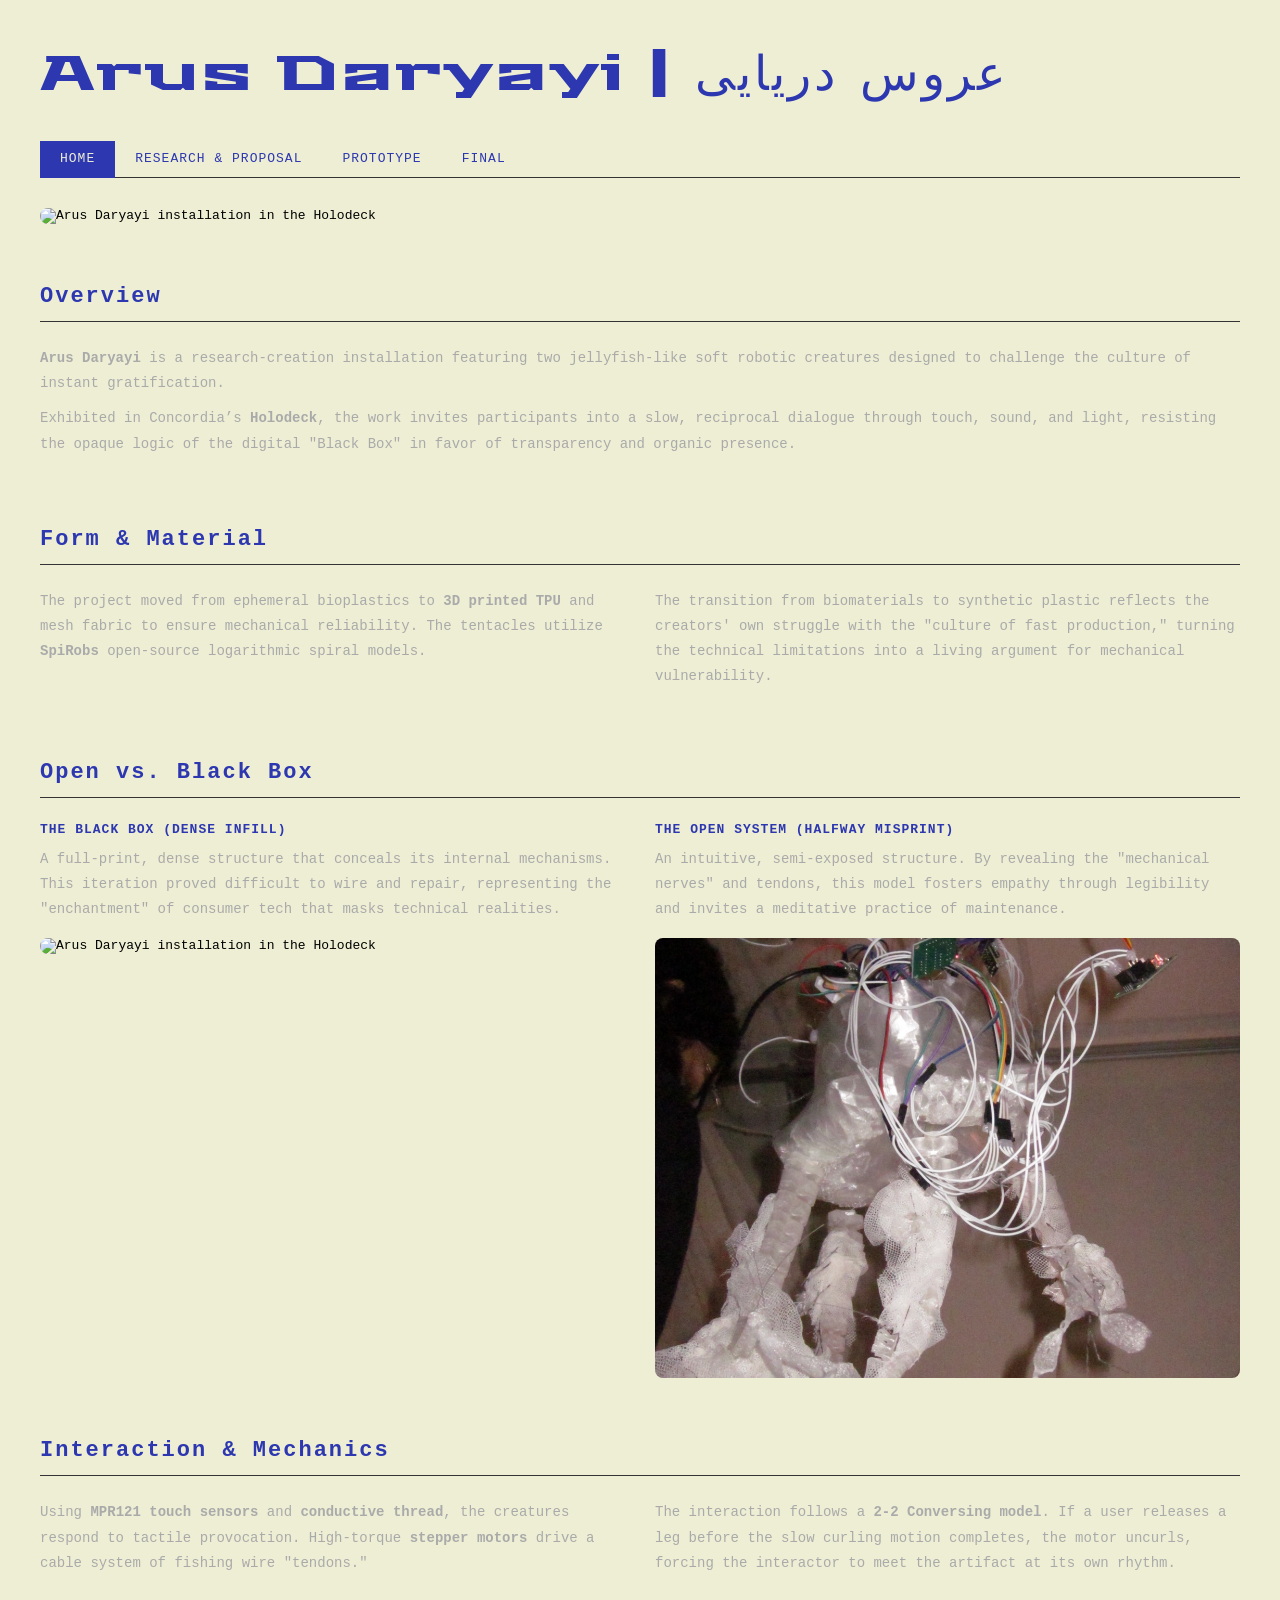
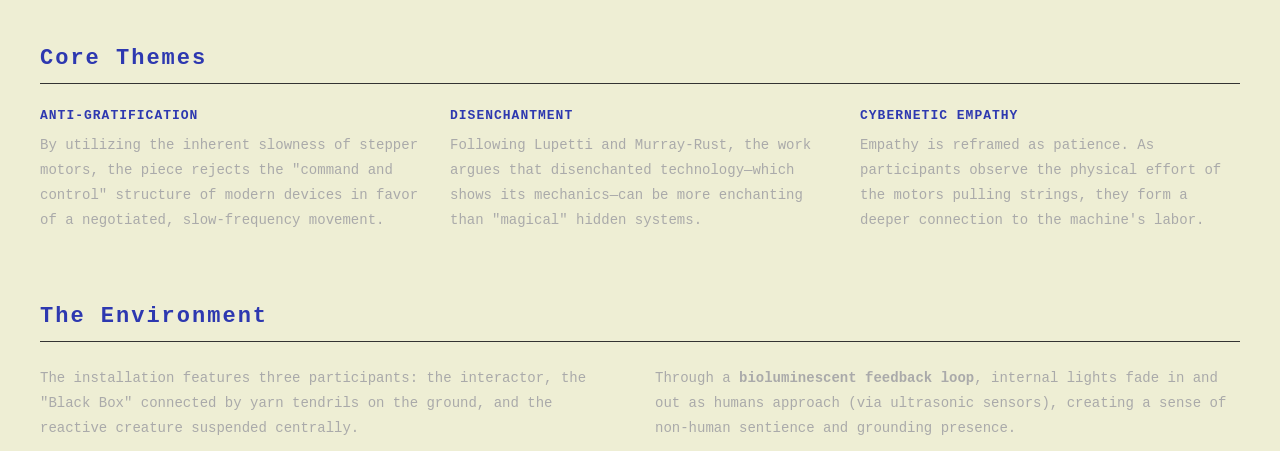
==== commit bae7c6e3: "Add folder structure, organize images, add report & fritzing" ====
--- a/index.html
+++ b/index.html
@@ -23,7 +23,7 @@
   <div class="proposal">
 
     <div class="proposal-section">
-      <img src="images/final_installation.JPG" alt="Arus Daryayi installation in the Holodeck" class="proposal-image">
+      <img src="images/final_documentation/IMG_7465.HEIC" alt="Arus Daryayi installation in the Holodeck" class="proposal-image">
     </div>
 
     <div class="proposal-section">
@@ -64,6 +64,7 @@
           <p>
             A full-print, dense structure that conceals its internal mechanisms. This iteration proved difficult to wire and repair, representing the "enchantment" of consumer tech that masks technical realities.
           </p>
+          <img src="images/final_documentation/IMG_7471.HEIC" alt="Arus Daryayi installation in the Holodeck" class="proposal-image">
         </div>
 
         <div class="proposal-block">
@@ -71,6 +72,7 @@
           <p>
             An intuitive, semi-exposed structure. By revealing the "mechanical nerves" and tendons, this model fosters empathy through legibility and invites a meditative practice of maintenance.
           </p>
+          <img src="images/final_documentation/IMG_7565.JPG" alt="Arus Daryayi installation in the Holodeck" class="proposal-image">
         </div>
       </div>
     </div>
--- a/style.css
+++ b/style.css
@@ -67,6 +67,7 @@
   margin: auto;
   position: relative;
 }
+
 /* Home page layout */
 .home-content {
   display: flex;
@@ -314,3 +315,69 @@
 .fade { animation-name: fade; animation-duration: 1.5s; }
 @keyframes fade { from {opacity: 0.4;} to {opacity:1;} }
 
+/* ── Video grid (final.html) ─────────────────────────────────────── */
+.video-grid {
+  display: grid;
+  grid-template-columns: 1fr 1fr;
+  gap: 30px;
+  align-items: start;
+}
+
+.video-item {
+  display: flex;
+  flex-direction: column;
+  gap: 10px;
+}
+
+.video-item video {
+  width: 100%;
+  height: auto;
+  border-radius: 8px;
+  display: block;
+  background: #000;
+}
+
+/* Portrait column — constrain width so the Short isn't stretched */
+.video-item--portrait {
+  max-width: 320px;
+  justify-self: center;
+}
+
+/* 9:16 responsive wrapper for the YouTube Short */
+.youtube-wrapper {
+  position: relative;
+  width: 100%;
+  padding-bottom: 177.78%;
+  border-radius: 8px;
+  overflow: hidden;
+  background: #000;
+}
+
+.youtube-wrapper iframe {
+  position: absolute;
+  inset: 0;
+  width: 100%;
+  height: 100%;
+  border: none;
+}
+
+/* Label beneath each video */
+.video-label {
+  color: #555;
+  font-family: monospace;
+  font-size: 11px;
+  letter-spacing: 1px;
+  text-transform: uppercase;
+  text-align: center;
+  margin: 0;
+}
+
+@media (max-width: 640px) {
+  .video-grid {
+    grid-template-columns: 1fr;
+  }
+  .video-item--portrait {
+    max-width: 100%;
+    justify-self: stretch;
+  }
+}
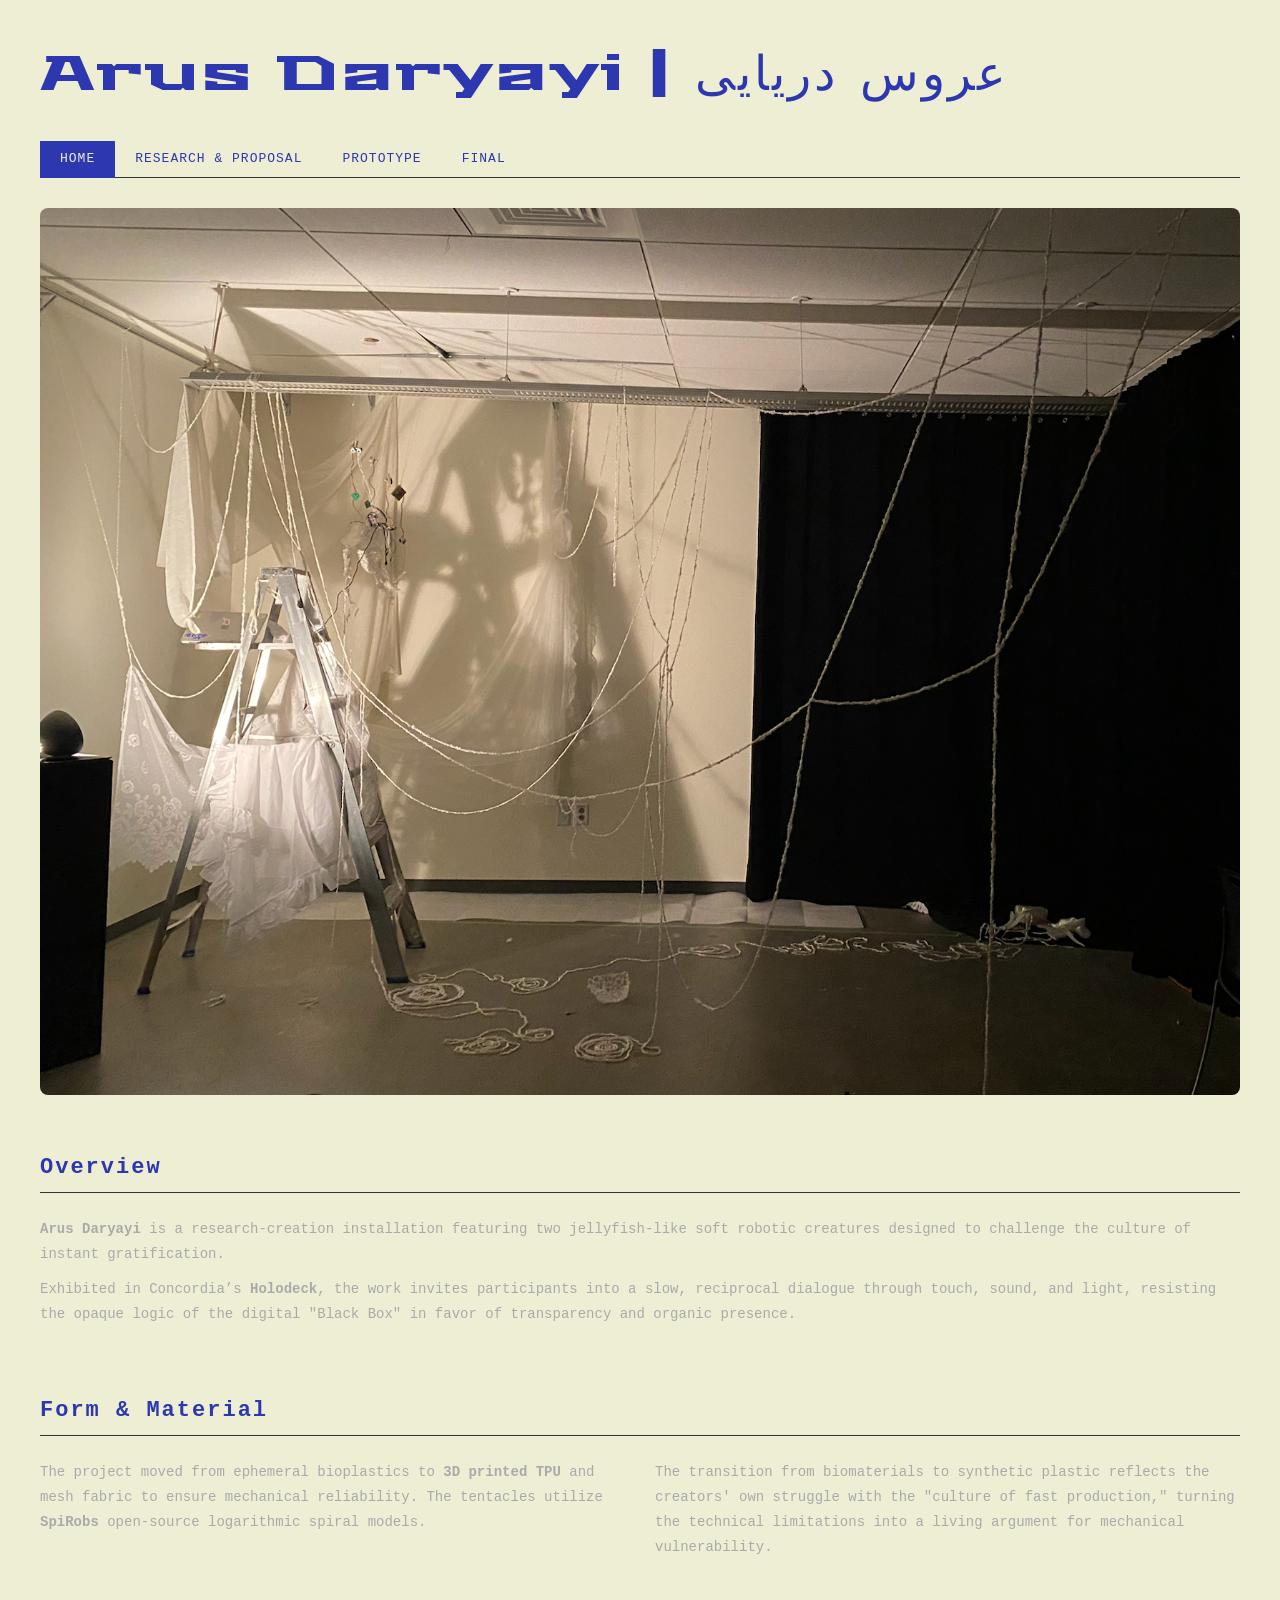
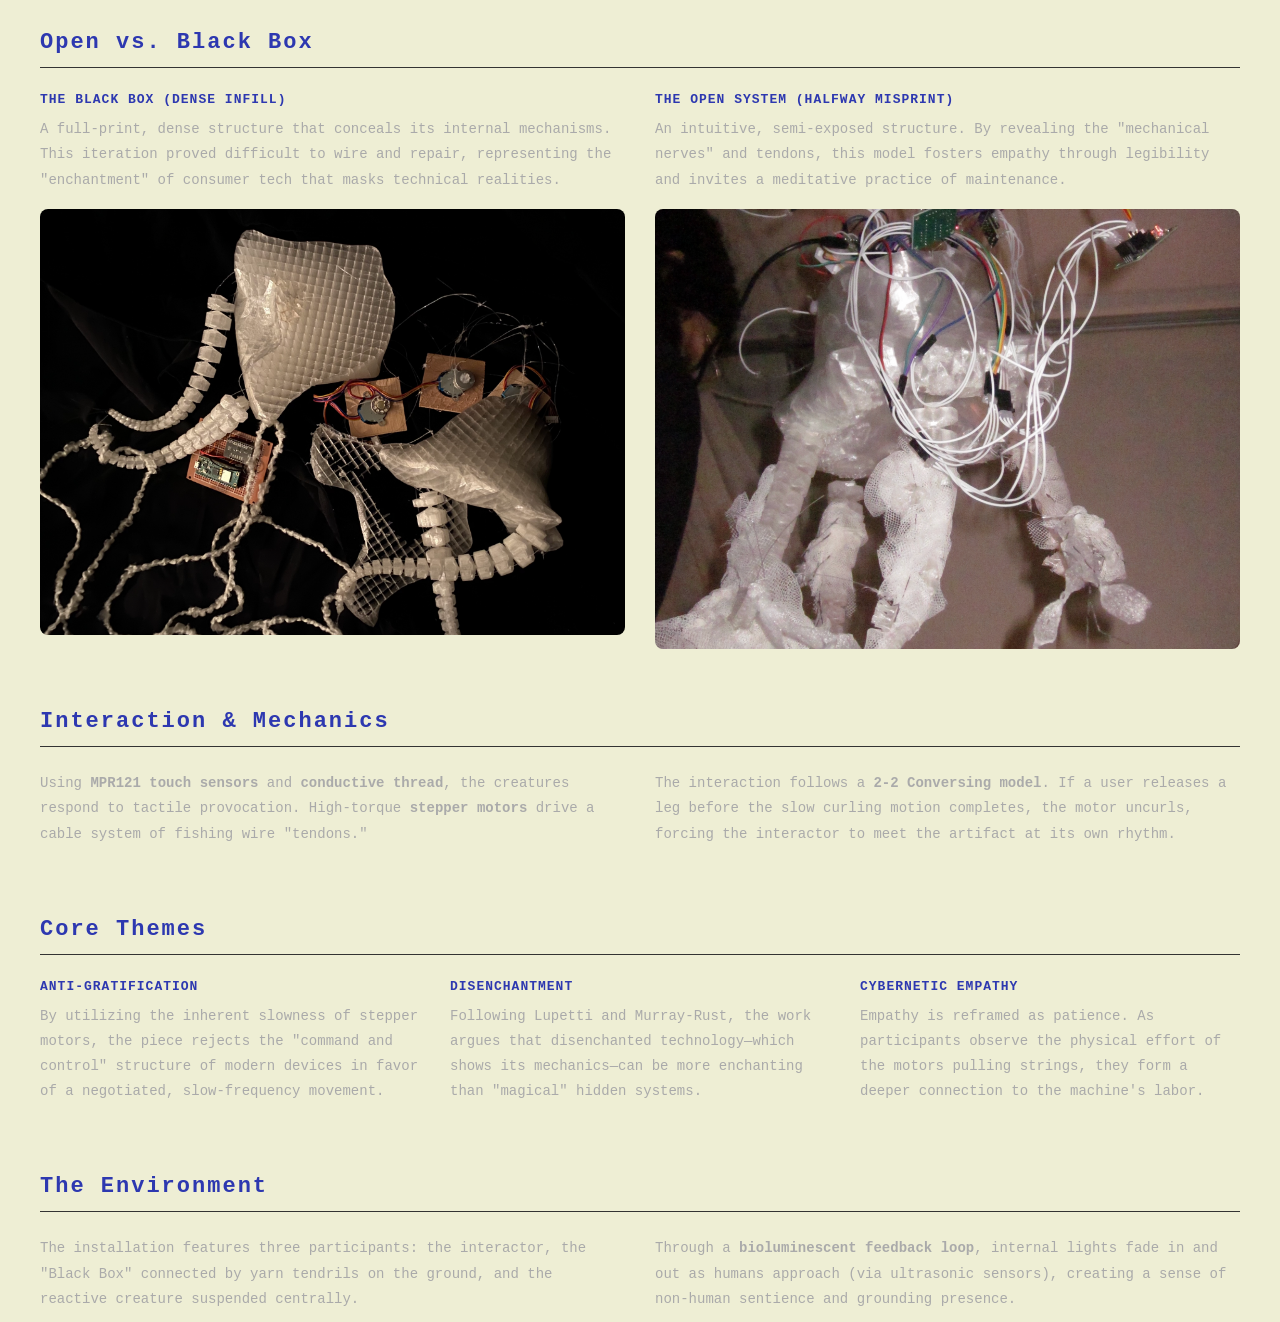
==== commit 270d97b1: "Fix image links" ====
--- a/index.html
+++ b/index.html
@@ -23,7 +23,7 @@
   <div class="proposal">
 
     <div class="proposal-section">
-      <img src="images/final_documentation/IMG_7465.HEIC" alt="Arus Daryayi installation in the Holodeck" class="proposal-image">
+      <img src="images/final_documentation/IMG_7465.PNG" alt="Arus Daryayi installation in the Holodeck" class="proposal-image">
     </div>
 
     <div class="proposal-section">
@@ -64,7 +64,7 @@
           <p>
             A full-print, dense structure that conceals its internal mechanisms. This iteration proved difficult to wire and repair, representing the "enchantment" of consumer tech that masks technical realities.
           </p>
-          <img src="images/final_documentation/IMG_7471.HEIC" alt="Arus Daryayi installation in the Holodeck" class="proposal-image">
+          <img src="images/final_documentation/IMG_7471.PNG" alt="Arus Daryayi installation in the Holodeck" class="proposal-image">
         </div>
 
         <div class="proposal-block">
